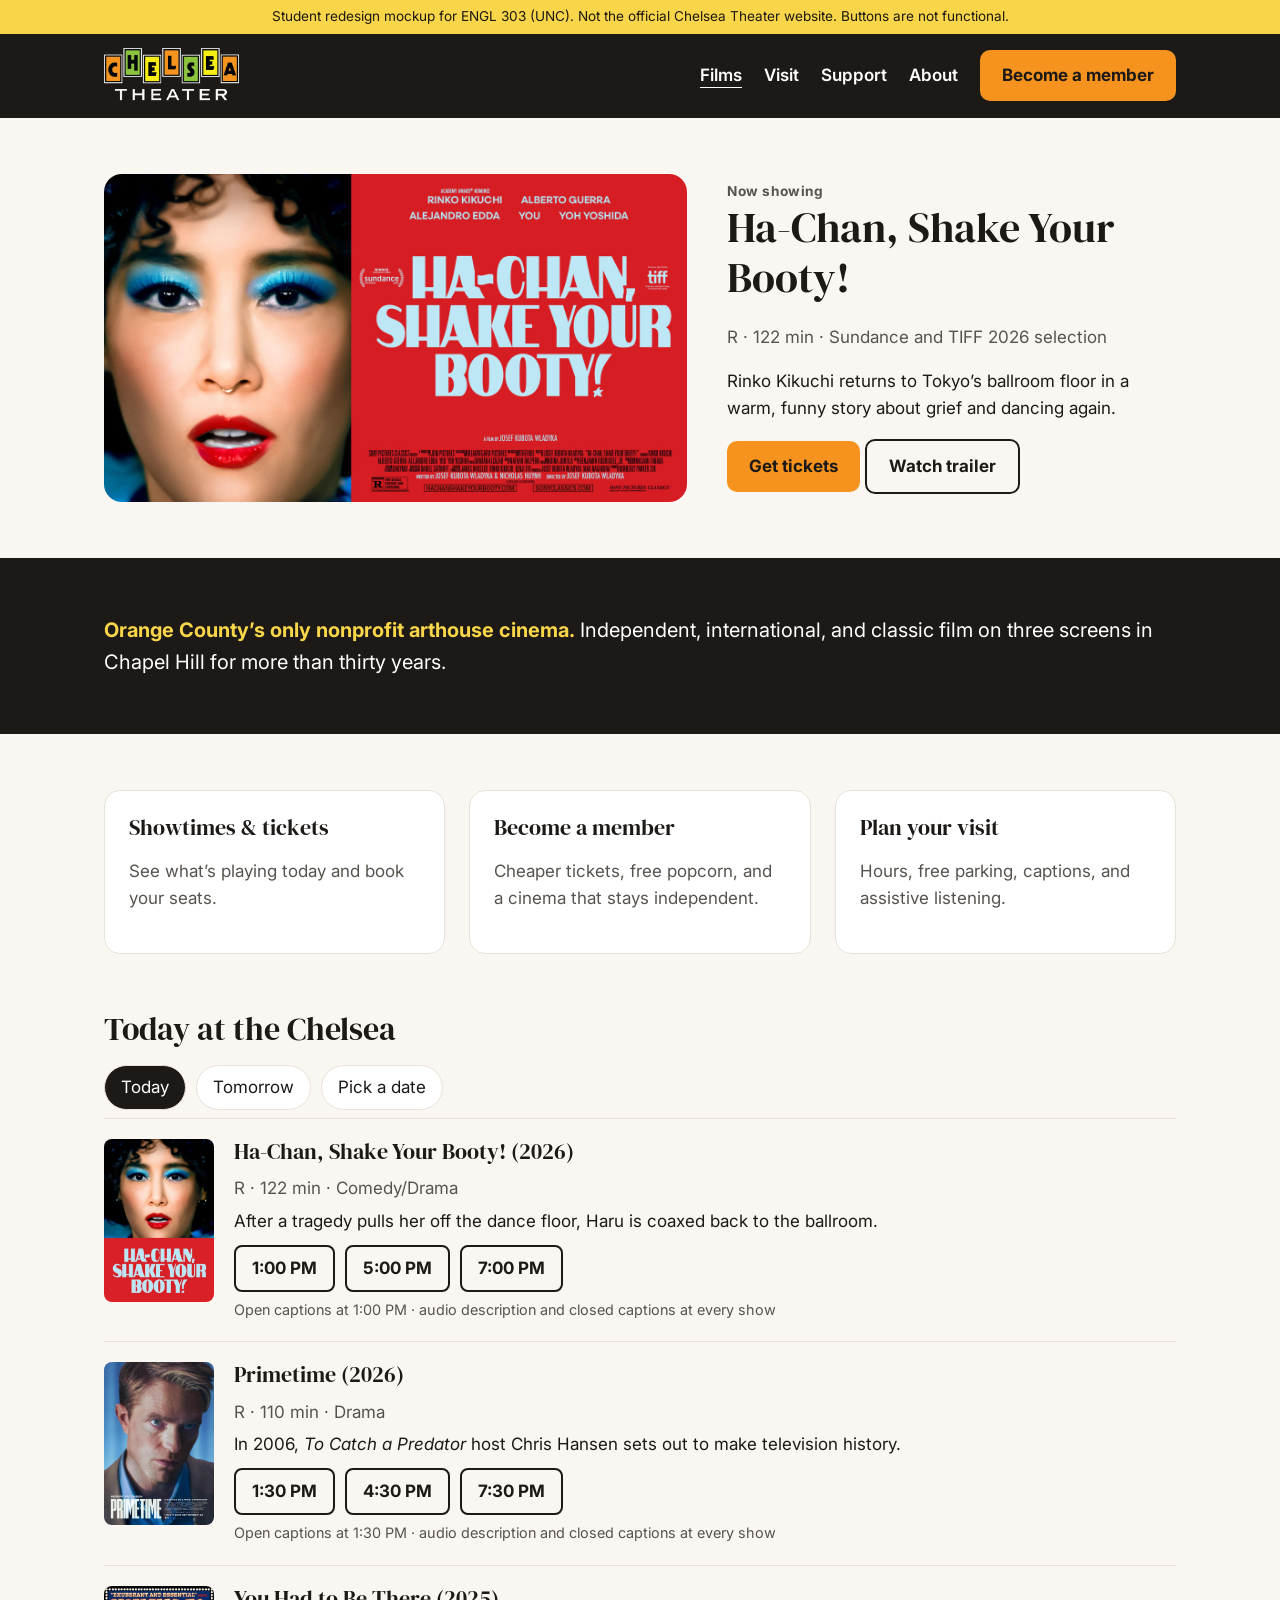
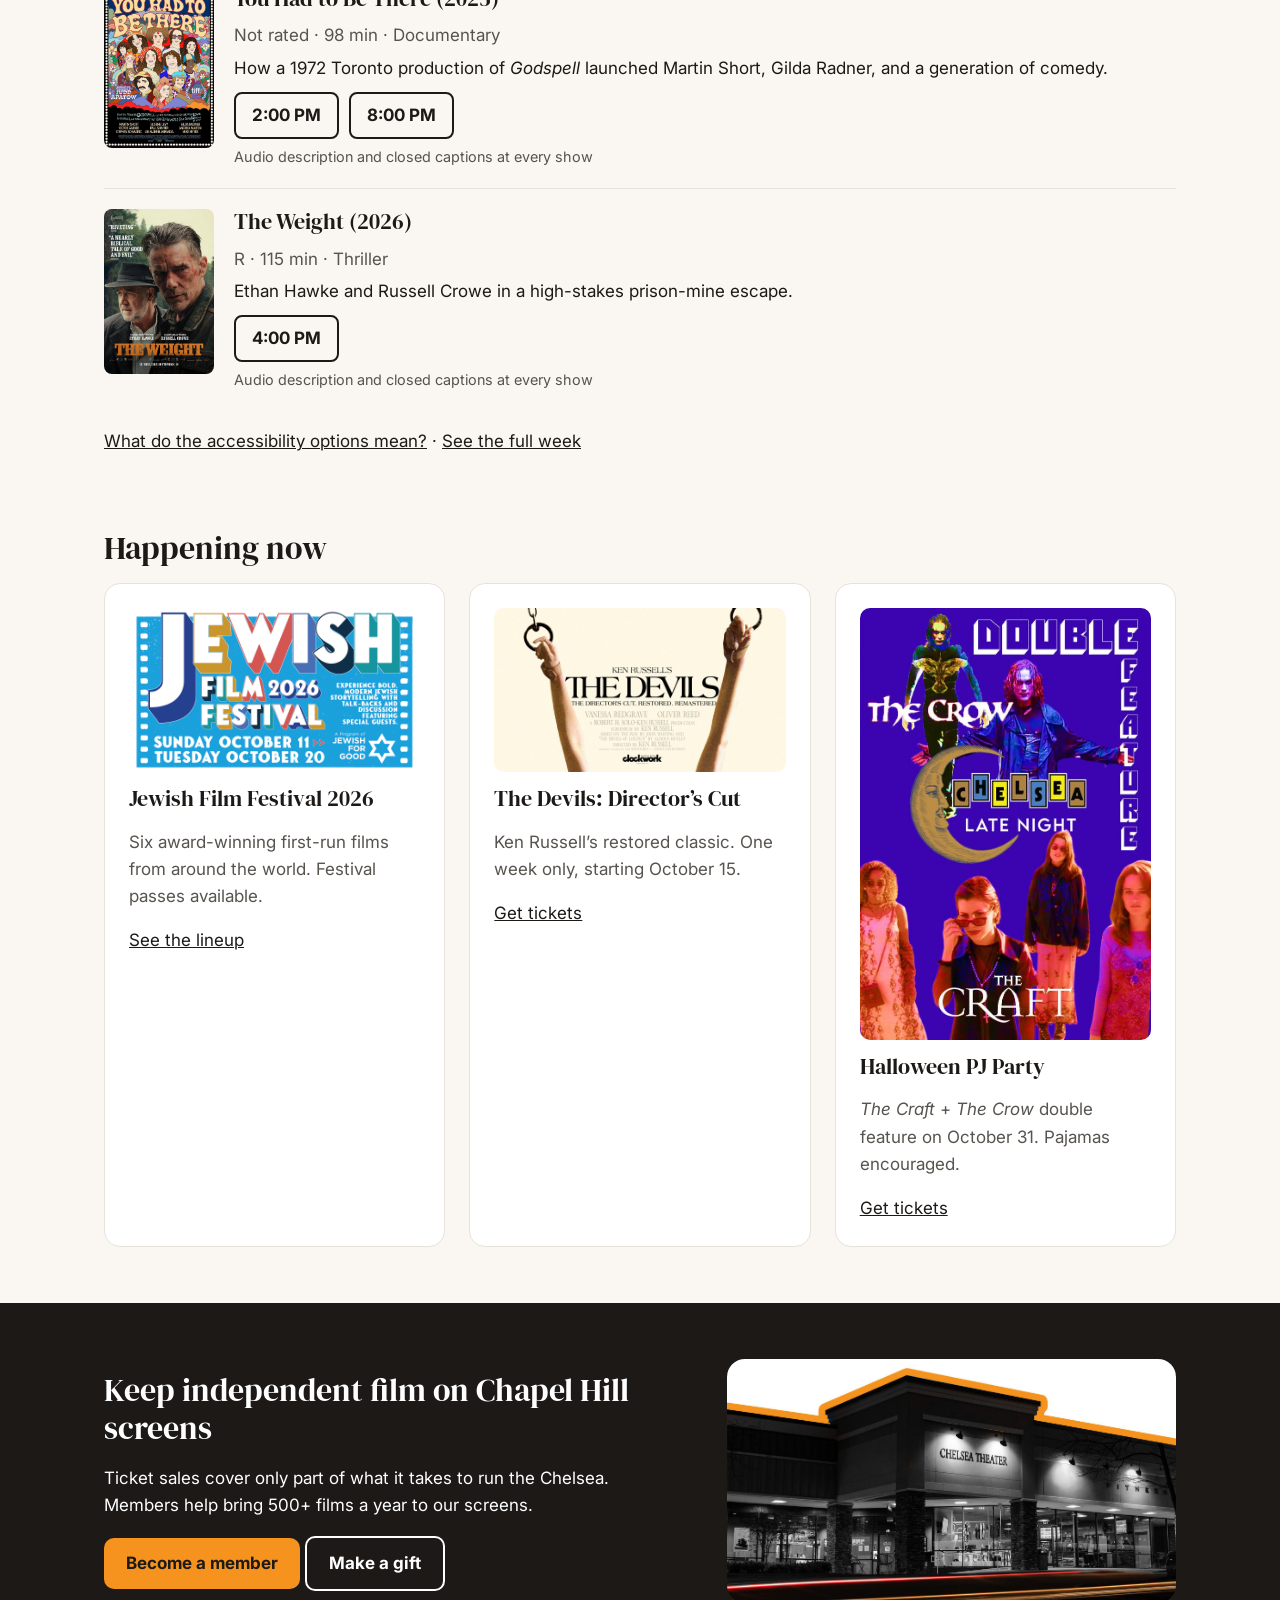
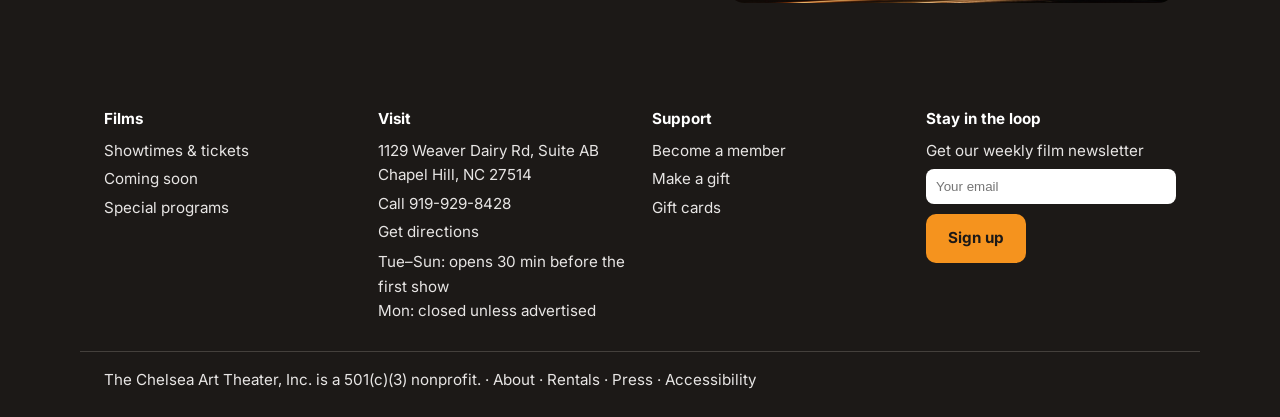
==== index.html @ 7229673a "Chelsea Theater redesign mockup (ENGL 303)" ====
<!DOCTYPE html>
<html lang="en">
<head>
<meta charset="utf-8">
<meta name="viewport" content="width=device-width, initial-scale=1">
<title>Home | The Chelsea Theater (redesign mockup)</title>
<link rel="preconnect" href="https://fonts.googleapis.com">
<link href="https://fonts.googleapis.com/css2?family=DM+Serif+Display&family=Inter:wght@400;600;700&display=swap" rel="stylesheet">
<link rel="stylesheet" href="style.css">
</head>
<body>
<a class="skip" href="#main">Skip to main content</a>
<div class="mock-note">Student redesign mockup for ENGL 303 (UNC). Not the official Chelsea Theater website. Buttons are not functional.</div>
<header>
  <div class="wrap">
    <a class="logo" href="index.html"><img src="images/logo.png" alt="The Chelsea Theater home"></a>
    <nav aria-label="Main">
      <a href="index.html#showtimes" aria-current="page">Films</a>
      <a href="index.html#visit">Visit</a>
      <a href="support.html">Support</a>
      <a href="story.html">About</a>
      <a class="btn btn-primary" href="support.html">Become a member</a>
    </nav>
  </div>
</header>
<main id="main">

<section>
  <div class="wrap hero">
    <img src="images/hachan-wide.jpg" alt="Rinko Kikuchi in Ha-Chan, Shake Your Booty!">
    <div>
      <div class="eyebrow">Now showing</div>
      <h1>Ha-Chan, Shake Your Booty!</h1>
      <p class="muted">R &middot; 122 min &middot; Sundance and TIFF 2026 selection</p>
      <p>Rinko Kikuchi returns to Tokyo&rsquo;s ballroom floor in a warm, funny story about grief and dancing again.</p>
      <a class="btn btn-primary" href="#showtimes">Get tickets</a> <a class="btn btn-outline" href="#">Watch trailer</a>
    </div>
  </div>
</section>
<section class="identity">
  <div class="wrap"><p><strong>Orange County&rsquo;s only nonprofit arthouse cinema.</strong> Independent, international, and classic film on three screens in Chapel Hill for more than thirty years.</p></div>
</section>
<section>
  <div class="wrap grid g3">
    <a class="card path" href="#showtimes"><h3>Showtimes &amp; tickets</h3><p class="muted">See what&rsquo;s playing today and book your seats.</p></a>
    <a class="card path" href="support.html"><h3>Become a member</h3><p class="muted">Cheaper tickets, free popcorn, and a cinema that stays independent.</p></a>
    <a class="card path" href="#visit"><h3>Plan your visit</h3><p class="muted">Hours, free parking, captions, and assistive listening.</p></a>
  </div>
</section>
<section id="showtimes" style="padding-top:0">
  <div class="wrap">
    <h2>Today at the Chelsea</h2>
    <div class="days"><span class="on">Today</span><span>Tomorrow</span><span>Pick a date</span></div>
    <article class="film"><img src="images/hachan.jpg" alt="Poster for Ha-Chan, Shake Your Booty! (2026)"><div><h3>Ha-Chan, Shake Your Booty! (2026)</h3><div class="muted">R &middot; 122 min &middot; Comedy/Drama</div><p style="margin:.3em 0">After a tragedy pulls her off the dance floor, Haru is coaxed back to the ballroom.</p><div class="times"><a class="time" href="#">1:00 PM</a><a class="time" href="#">5:00 PM</a><a class="time" href="#">7:00 PM</a></div><div class="access">Open captions at 1:00 PM &middot; audio description and closed captions at every show</div></div></article>
    <article class="film"><img src="images/primetime.jpg" alt="Poster for Primetime (2026)"><div><h3>Primetime (2026)</h3><div class="muted">R &middot; 110 min &middot; Drama</div><p style="margin:.3em 0">In 2006, <em>To Catch a Predator</em> host Chris Hansen sets out to make television history.</p><div class="times"><a class="time" href="#">1:30 PM</a><a class="time" href="#">4:30 PM</a><a class="time" href="#">7:30 PM</a></div><div class="access">Open captions at 1:30 PM &middot; audio description and closed captions at every show</div></div></article>
    <article class="film"><img src="images/yhtbt.jpg" alt="Poster for You Had to Be There (2025)"><div><h3>You Had to Be There (2025)</h3><div class="muted">Not rated &middot; 98 min &middot; Documentary</div><p style="margin:.3em 0">How a 1972 Toronto production of <em>Godspell</em> launched Martin Short, Gilda Radner, and a generation of comedy.</p><div class="times"><a class="time" href="#">2:00 PM</a><a class="time" href="#">8:00 PM</a></div><div class="access">Audio description and closed captions at every show</div></div></article>
    <article class="film"><img src="images/weight.jpg" alt="Poster for The Weight (2026)"><div><h3>The Weight (2026)</h3><div class="muted">R &middot; 115 min &middot; Thriller</div><p style="margin:.3em 0">Ethan Hawke and Russell Crowe in a high-stakes prison-mine escape.</p><div class="times"><a class="time" href="#">4:00 PM</a></div><div class="access">Audio description and closed captions at every show</div></div></article>
    <p><a href="#">What do the accessibility options mean?</a> &middot; <a href="#">See the full week</a></p>
  </div>
</section>
<section style="padding-top:0">
  <div class="wrap">
    <h2>Happening now</h2>
    <div class="grid g3">
      <div class="card"><img src="images/jff.jpg" alt="Jewish Film Festival 2026 banner"><h3 style="margin-top:14px">Jewish Film Festival 2026</h3><p class="muted">Six award-winning first-run films from around the world. Festival passes available.</p><a href="#">See the lineup</a></div>
      <div class="card"><img src="images/devils.jpg" alt="The Devils: Director's Cut"><h3 style="margin-top:14px">The Devils: Director&rsquo;s Cut</h3><p class="muted">Ken Russell&rsquo;s restored classic. One week only, starting October 15.</p><a href="#">Get tickets</a></div>
      <div class="card"><img src="images/pjparty.jpg" alt="PJ Party poster for The Craft and The Crow"><h3 style="margin-top:14px">Halloween PJ Party</h3><p class="muted"><em>The Craft</em> + <em>The Crow</em> double feature on October 31. Pajamas encouraged.</p><a href="#">Get tickets</a></div>
    </div>
  </div>
</section>
<section class="band">
  <div class="wrap hero">
    <div>
      <h2>Keep independent film on Chapel Hill screens</h2>
      <p>Ticket sales cover only part of what it takes to run the Chelsea. Members help bring 500+ films a year to our screens.</p>
      <a class="btn btn-primary" href="support.html">Become a member</a> <a class="btn btn-light" href="support.html#give">Make a gift</a>
    </div>
    <img src="images/theater.jpg" alt="The Chelsea Theater building">
  </div>
</section>

</main>
<footer id="visit">
  <div class="wrap grid g4">
    <div><h4>Films</h4><a href="index.html#showtimes">Showtimes &amp; tickets</a><a href="#">Coming soon</a><a href="#">Special programs</a></div>
    <div><h4>Visit</h4><p style="margin:0">1129 Weaver Dairy Rd, Suite AB<br>Chapel Hill, NC 27514</p><a href="tel:+19199298428">Call 919-929-8428</a><a href="#">Get directions</a><p style="margin:.4em 0 0">Tue&ndash;Sun: opens 30 min before the first show<br>Mon: closed unless advertised</p></div>
    <div><h4>Support</h4><a href="support.html">Become a member</a><a href="support.html#give">Make a gift</a><a href="#">Gift cards</a></div>
    <div><h4>Stay in the loop</h4><label for="email">Get our weekly film newsletter</label><input id="email" type="email" placeholder="Your email"><a class="btn btn-primary" href="#" style="display:inline-block;color:#1C1917">Sign up</a></div>
  </div>
  <div class="wrap fine">The Chelsea Art Theater, Inc. is a 501(c)(3) nonprofit. &middot; <a href="story.html" style="display:inline">About</a> &middot; <a href="#" style="display:inline">Rentals</a> &middot; <a href="#" style="display:inline">Press</a> &middot; <a href="#" style="display:inline">Accessibility</a></div>
</footer>
</body>
</html>
---- style.css ----
/* Chelsea Theater redesign mockup: one shared stylesheet, no frameworks.
   Palette: off-white, near-black, Chelsea orange (buttons only), marquee yellow accent.
   Every text/background pair meets WCAG AA (4.5:1). */
:root {
  --bg: #FAF7F2;
  --ink: #1C1917;
  --muted: #57534E;
  --orange: #F5931E;
  --yellow: #F9D649;
  --card: #FFFFFF;
  --line: #E7E2DA;
}
* { box-sizing: border-box; }
body { margin: 0; background: var(--bg); color: var(--ink); font: 17px/1.6 "Inter", system-ui, sans-serif; }
h1, h2, h3 { font-family: "DM Serif Display", Georgia, serif; font-weight: 400; line-height: 1.2; margin: 0 0 .5em; }
h1 { font-size: 2.6rem; } h2 { font-size: 2rem; } h3 { font-size: 1.35rem; }
a { color: var(--ink); }
img { max-width: 100%; display: block; }
.wrap { max-width: 1120px; margin: 0 auto; padding: 0 24px; }
section { padding: 56px 0; }
.skip { position: absolute; left: -999px; } .skip:focus { left: 12px; top: 12px; background: var(--yellow); padding: 8px; z-index: 9; }
.mock-note { background: var(--yellow); text-align: center; font-size: .85rem; padding: 6px; }

/* Header */
header { background: var(--ink); }
header .wrap { display: flex; align-items: center; gap: 28px; min-height: 84px; flex-wrap: wrap; }
header .logo img { height: 56px; width: auto; }
nav { display: flex; gap: 22px; flex-wrap: wrap; margin-left: auto; align-items: center; }
nav a { color: #fff; text-decoration: none; font-weight: 600; }
nav a:hover, nav a:focus, nav a[aria-current] { text-decoration: underline; text-underline-offset: 6px; }

/* Buttons */
.btn { display: inline-block; padding: 12px 22px; border-radius: 10px; font-weight: 700; text-decoration: none; min-height: 44px; }
.btn-primary { background: var(--orange); color: var(--ink); }
.btn-outline { border: 2px solid var(--ink); color: var(--ink); }
.btn-light { border: 2px solid #fff; color: #fff; }

/* Cards and grids */
.grid { display: grid; gap: 24px; }
.g2 { grid-template-columns: repeat(auto-fit, minmax(300px, 1fr)); }
.g3 { grid-template-columns: repeat(auto-fit, minmax(240px, 1fr)); }
.g4 { grid-template-columns: repeat(auto-fit, minmax(220px, 1fr)); }
.card { background: var(--card); border: 1px solid var(--line); border-radius: 16px; padding: 24px; }
.card img { border-radius: 10px; }
.eyebrow { font-size: .85rem; font-weight: 700; color: var(--muted); letter-spacing: .04em; }
.muted { color: var(--muted); }

/* Home hero */
.hero { display: grid; grid-template-columns: 1.3fr 1fr; gap: 40px; align-items: center; }
.hero img { border-radius: 18px; }
.identity { background: var(--ink); color: #fff; }
.identity p { font-size: 1.25rem; margin: 0; }
.identity strong { color: var(--yellow); }

/* Path cards */
.path { text-decoration: none; display: block; }
.path h3 { margin-bottom: .2em; }
.path:hover { border-color: var(--ink); }

/* Showtimes */
.film { display: grid; grid-template-columns: 110px 1fr; gap: 20px; padding: 20px 0; border-top: 1px solid var(--line); }
.film img { border-radius: 8px; }
.times { display: flex; gap: 10px; flex-wrap: wrap; margin: 10px 0 6px; }
.time { border: 2px solid var(--ink); border-radius: 8px; padding: 8px 16px; font-weight: 700; text-decoration: none; min-height: 44px; }
.access { font-size: .9rem; color: var(--muted); }
.days { display: flex; gap: 10px; margin-bottom: 8px; }
.days span { padding: 8px 16px; border-radius: 999px; border: 1px solid var(--line); background: #fff; }
.days .on { background: var(--ink); color: #fff; }

/* Support band */
.band { background: var(--ink); color: #fff; }
.band a.btn-primary { color: var(--ink); }

/* Support page */
.stats { text-align: center; }
.stats strong { display: block; font-family: "DM Serif Display", Georgia, serif; font-size: 2.6rem; font-weight: 400; }
.tier ul { padding-left: 1.1em; margin: 8px 0 0; }
.tier .price { font-size: 1.8rem; font-weight: 700; }
.tier.popular { border: 3px solid var(--orange); position: relative; }
.tag { position: absolute; top: -14px; left: 20px; background: var(--orange); color: var(--ink); padding: 2px 12px; border-radius: 999px; font-weight: 700; font-size: .85rem; }
.amounts { display: flex; flex-wrap: wrap; gap: 10px; margin: 12px 0; }
.amounts span { border: 2px solid var(--ink); border-radius: 8px; padding: 10px 18px; font-weight: 700; }
.amounts .on { background: var(--ink); color: #fff; }
.match { background: #FFF6D6; border-left: 6px solid var(--yellow); padding: 12px 16px; border-radius: 8px; }

/* Story page */
.timeline { border-left: 3px solid var(--orange); padding-left: 24px; }
.timeline div { margin-bottom: 18px; }
.team .avatar { width: 96px; height: 96px; border-radius: 50%; background: var(--line); display: grid; place-items: center; font-weight: 700; font-size: 1.4rem; margin-bottom: 10px; }
.board { columns: 2; }

/* Footer */
footer { background: var(--ink); color: #E7E5E4; padding: 48px 0 24px; font-size: .95rem; }
footer h4 { color: #fff; margin: 0 0 8px; }
footer a { color: #E7E5E4; text-decoration: none; display: block; margin: 4px 0; }
footer a:hover { text-decoration: underline; }
footer input { padding: 10px; border-radius: 8px; border: 0; width: 100%; margin: 6px 0; }
footer .fine { border-top: 1px solid #44403C; margin-top: 28px; padding-top: 16px; }

@media (max-width: 760px) {
  h1 { font-size: 2rem; }
  .hero { grid-template-columns: 1fr; }
  .film { grid-template-columns: 80px 1fr; }
  nav { margin-left: 0; gap: 14px; }
  .board { columns: 1; }
}
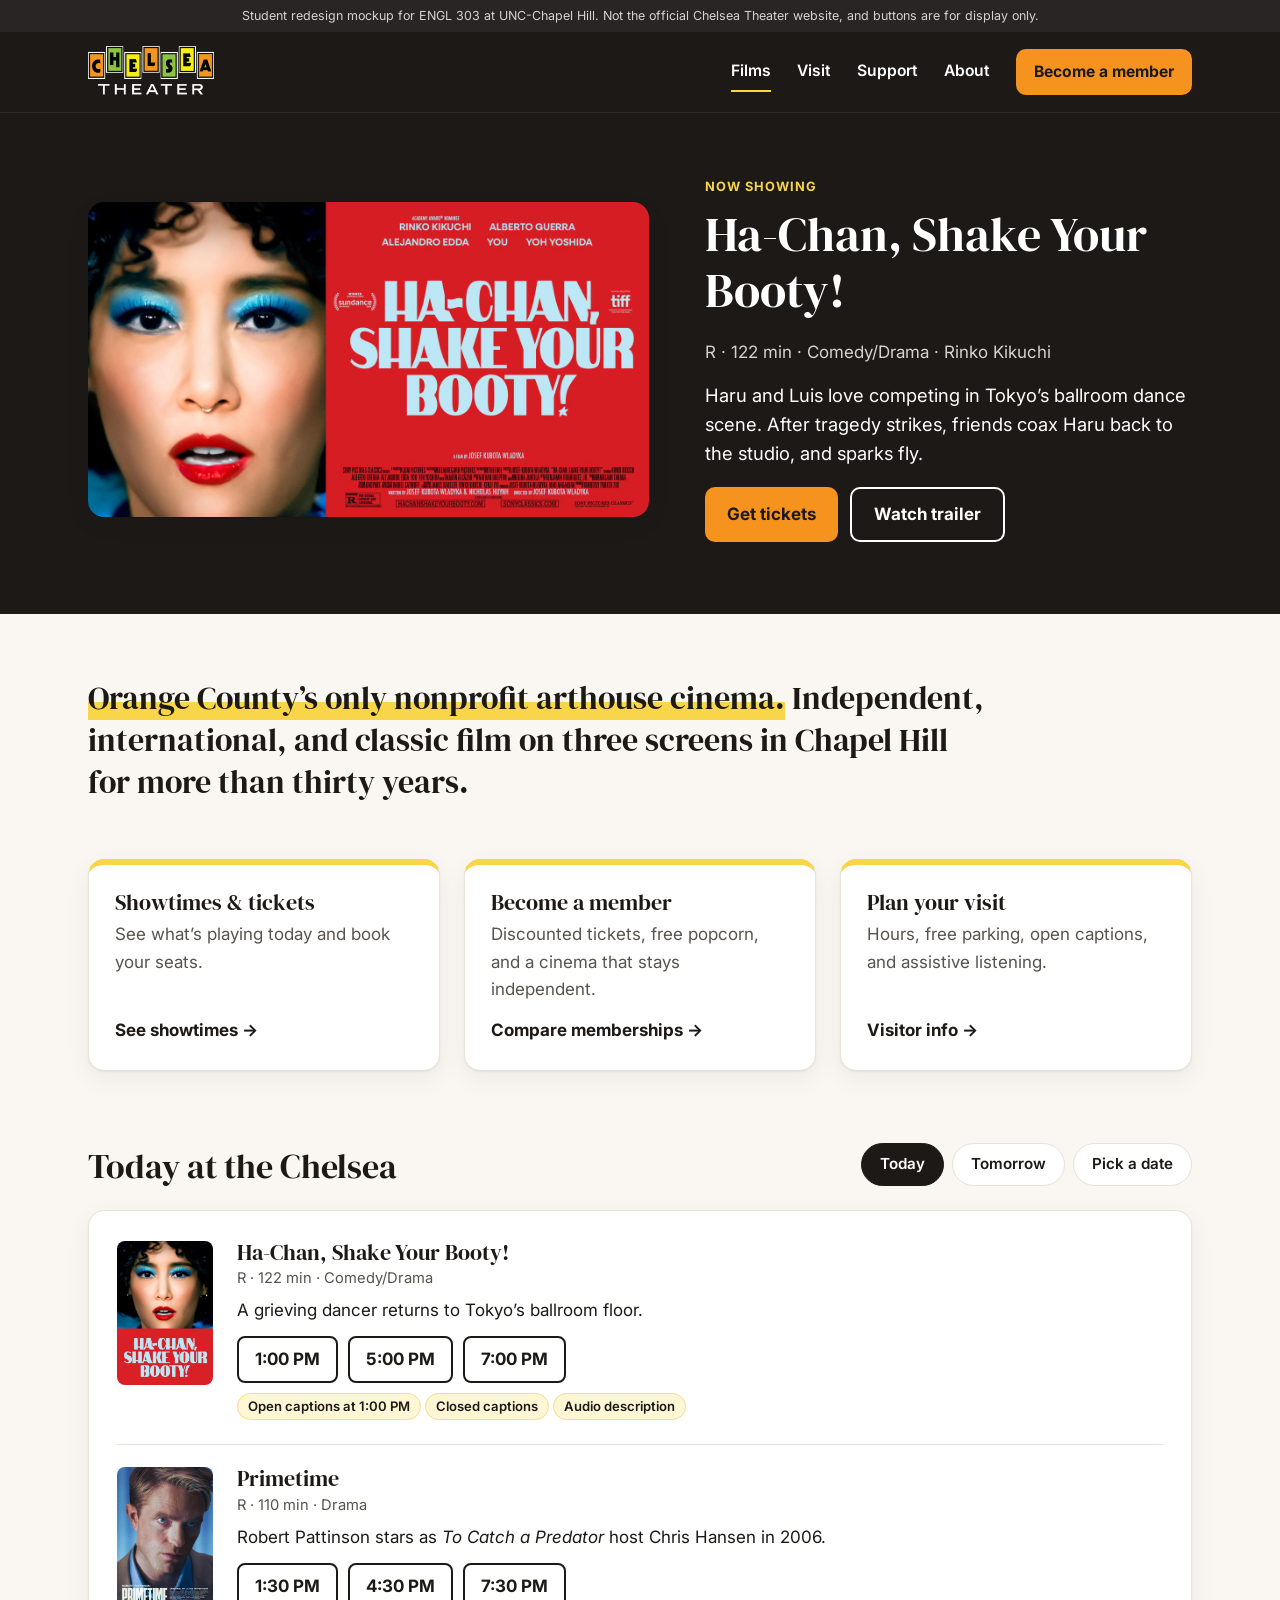
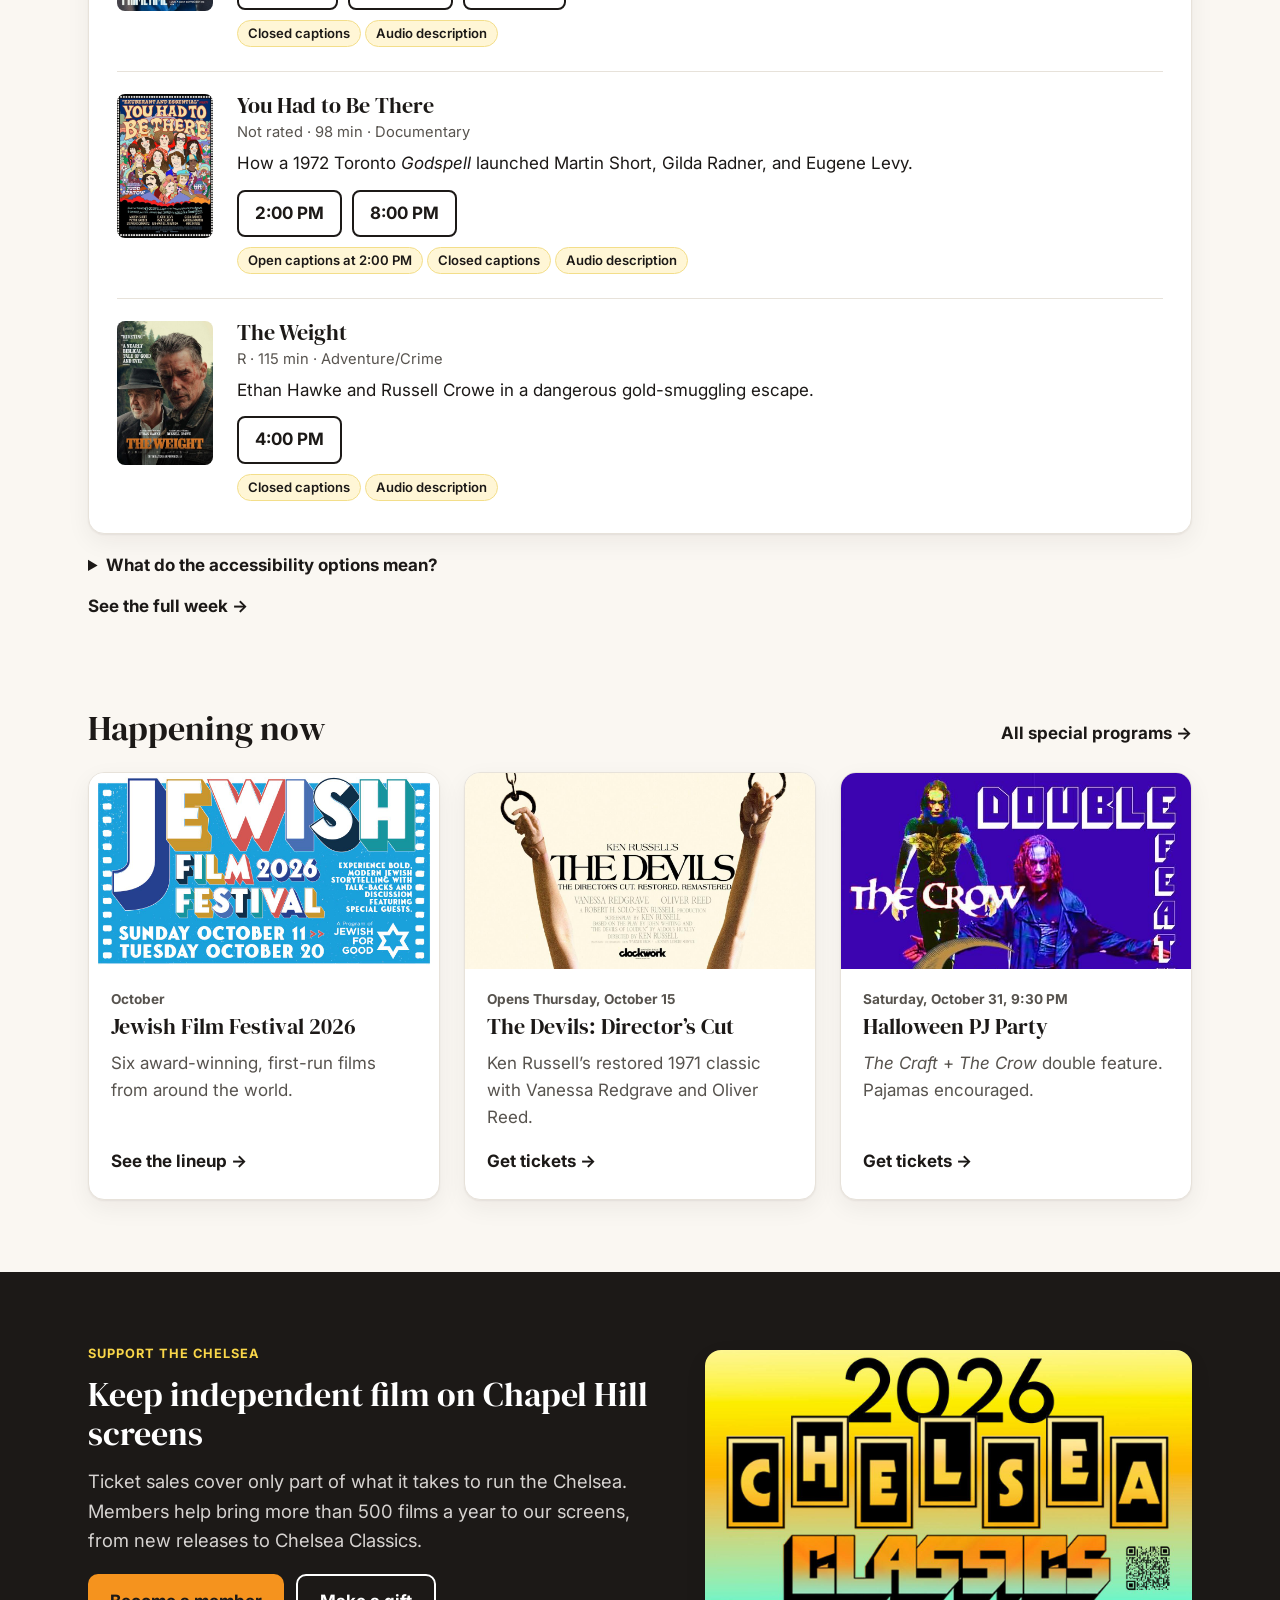
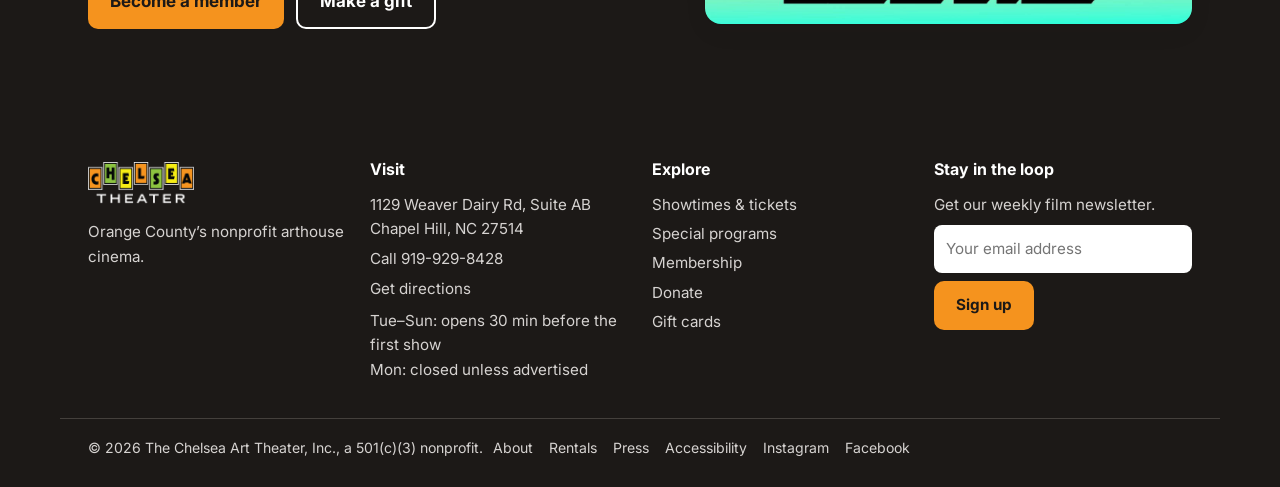
==== commit c05d5e7e: "Polish pass: stronger hero, verified content, real program images, consistent cards, accessibility l" ====
--- a/index.html
+++ b/index.html
@@ -4,90 +4,156 @@
 <meta charset="utf-8">
 <meta name="viewport" content="width=device-width, initial-scale=1">
 <title>Home | The Chelsea Theater (redesign mockup)</title>
+<meta name="description" content="Student redesign mockup of the Chelsea Theater website, Chapel Hill's nonprofit arthouse cinema.">
 <link rel="preconnect" href="https://fonts.googleapis.com">
+<link rel="preconnect" href="https://fonts.gstatic.com" crossorigin>
 <link href="https://fonts.googleapis.com/css2?family=DM+Serif+Display&family=Inter:wght@400;600;700&display=swap" rel="stylesheet">
 <link rel="stylesheet" href="style.css">
 </head>
 <body>
 <a class="skip" href="#main">Skip to main content</a>
-<div class="mock-note">Student redesign mockup for ENGL 303 (UNC). Not the official Chelsea Theater website. Buttons are not functional.</div>
+<div class="mock-note">Student redesign mockup for ENGL 303 at UNC-Chapel Hill. Not the official Chelsea Theater website, and buttons are for display only.</div>
 <header>
   <div class="wrap">
-    <a class="logo" href="index.html"><img src="images/logo.png" alt="The Chelsea Theater home"></a>
+    <a class="logo" href="index.html"><img src="images/logo.png" alt="The Chelsea Theater, home"></a>
     <nav aria-label="Main">
       <a href="index.html#showtimes" aria-current="page">Films</a>
       <a href="index.html#visit">Visit</a>
       <a href="support.html">Support</a>
       <a href="story.html">About</a>
-      <a class="btn btn-primary" href="support.html">Become a member</a>
+      <a class="btn btn-primary" href="support.html#join">Become a member</a>
     </nav>
   </div>
 </header>
 <main id="main">
 
-<section>
-  <div class="wrap hero">
-    <img src="images/hachan-wide.jpg" alt="Rinko Kikuchi in Ha-Chan, Shake Your Booty!">
+<section class="dark hero">
+  <div class="wrap split">
+    <img class="photo" src="images/hachan-wide.jpg" alt="Rinko Kikuchi in Ha-Chan, Shake Your Booty!">
     <div>
       <div class="eyebrow">Now showing</div>
       <h1>Ha-Chan, Shake Your Booty!</h1>
-      <p class="muted">R &middot; 122 min &middot; Sundance and TIFF 2026 selection</p>
-      <p>Rinko Kikuchi returns to Tokyo&rsquo;s ballroom floor in a warm, funny story about grief and dancing again.</p>
-      <a class="btn btn-primary" href="#showtimes">Get tickets</a> <a class="btn btn-outline" href="#">Watch trailer</a>
+      <div class="meta">R &middot; 122 min &middot; Comedy/Drama &middot; Rinko Kikuchi</div>
+      <p class="lead">Haru and Luis love competing in Tokyo&rsquo;s ballroom dance scene. After tragedy strikes, friends coax Haru back to the studio, and sparks fly.</p>
+      <div class="actions"><a class="btn btn-primary" href="#showtimes">Get tickets</a><a class="btn btn-light" href="#">Watch trailer</a></div>
     </div>
   </div>
 </section>
+
 <section class="identity">
-  <div class="wrap"><p><strong>Orange County&rsquo;s only nonprofit arthouse cinema.</strong> Independent, international, and classic film on three screens in Chapel Hill for more than thirty years.</p></div>
+  <div class="wrap"><p><mark>Orange County&rsquo;s only nonprofit arthouse cinema.</mark> Independent, international, and classic film on three screens in Chapel Hill for more than thirty years.</p></div>
 </section>
-<section>
+
+<section style="padding-top:32px">
   <div class="wrap grid g3">
-    <a class="card path" href="#showtimes"><h3>Showtimes &amp; tickets</h3><p class="muted">See what&rsquo;s playing today and book your seats.</p></a>
-    <a class="card path" href="support.html"><h3>Become a member</h3><p class="muted">Cheaper tickets, free popcorn, and a cinema that stays independent.</p></a>
-    <a class="card path" href="#visit"><h3>Plan your visit</h3><p class="muted">Hours, free parking, captions, and assistive listening.</p></a>
+    <a class="card path" href="#showtimes"><h3>Showtimes &amp; tickets</h3><p>See what&rsquo;s playing today and book your seats.</p><span class="go">See showtimes &rarr;</span></a>
+    <a class="card path" href="support.html#join"><h3>Become a member</h3><p>Discounted tickets, free popcorn, and a cinema that stays independent.</p><span class="go">Compare memberships &rarr;</span></a>
+    <a class="card path" href="#visit"><h3>Plan your visit</h3><p>Hours, free parking, open captions, and assistive listening.</p><span class="go">Visitor info &rarr;</span></a>
   </div>
 </section>
-<section id="showtimes" style="padding-top:0">
+
+<section id="showtimes" class="tight">
   <div class="wrap">
-    <h2>Today at the Chelsea</h2>
-    <div class="days"><span class="on">Today</span><span>Tomorrow</span><span>Pick a date</span></div>
-    <article class="film"><img src="images/hachan.jpg" alt="Poster for Ha-Chan, Shake Your Booty! (2026)"><div><h3>Ha-Chan, Shake Your Booty! (2026)</h3><div class="muted">R &middot; 122 min &middot; Comedy/Drama</div><p style="margin:.3em 0">After a tragedy pulls her off the dance floor, Haru is coaxed back to the ballroom.</p><div class="times"><a class="time" href="#">1:00 PM</a><a class="time" href="#">5:00 PM</a><a class="time" href="#">7:00 PM</a></div><div class="access">Open captions at 1:00 PM &middot; audio description and closed captions at every show</div></div></article>
-    <article class="film"><img src="images/primetime.jpg" alt="Poster for Primetime (2026)"><div><h3>Primetime (2026)</h3><div class="muted">R &middot; 110 min &middot; Drama</div><p style="margin:.3em 0">In 2006, <em>To Catch a Predator</em> host Chris Hansen sets out to make television history.</p><div class="times"><a class="time" href="#">1:30 PM</a><a class="time" href="#">4:30 PM</a><a class="time" href="#">7:30 PM</a></div><div class="access">Open captions at 1:30 PM &middot; audio description and closed captions at every show</div></div></article>
-    <article class="film"><img src="images/yhtbt.jpg" alt="Poster for You Had to Be There (2025)"><div><h3>You Had to Be There (2025)</h3><div class="muted">Not rated &middot; 98 min &middot; Documentary</div><p style="margin:.3em 0">How a 1972 Toronto production of <em>Godspell</em> launched Martin Short, Gilda Radner, and a generation of comedy.</p><div class="times"><a class="time" href="#">2:00 PM</a><a class="time" href="#">8:00 PM</a></div><div class="access">Audio description and closed captions at every show</div></div></article>
-    <article class="film"><img src="images/weight.jpg" alt="Poster for The Weight (2026)"><div><h3>The Weight (2026)</h3><div class="muted">R &middot; 115 min &middot; Thriller</div><p style="margin:.3em 0">Ethan Hawke and Russell Crowe in a high-stakes prison-mine escape.</p><div class="times"><a class="time" href="#">4:00 PM</a></div><div class="access">Audio description and closed captions at every show</div></div></article>
-    <p><a href="#">What do the accessibility options mean?</a> &middot; <a href="#">See the full week</a></p>
+    <div class="section-head">
+      <h2>Today at the Chelsea</h2>
+      <div class="days"><span class="on">Today</span><span>Tomorrow</span><span>Pick a date</span></div>
+    </div>
+    <div class="card films">
+      
+    <article class="film">
+      <img src="images/hachan.jpg" alt="Poster for Ha-Chan, Shake Your Booty!">
+      <div>
+        <h3>Ha-Chan, Shake Your Booty!</h3>
+        <div class="info">R &middot; 122 min &middot; Comedy/Drama</div>
+        <p>A grieving dancer returns to Tokyo&rsquo;s ballroom floor.</p>
+        <div class="times"><a class="time" href="#">1:00 PM</a><a class="time" href="#">5:00 PM</a><a class="time" href="#">7:00 PM</a></div>
+        <div><span class="badge">Open captions at 1:00 PM</span><span class="badge">Closed captions</span><span class="badge">Audio description</span></div>
+      </div>
+    </article>
+      
+    <article class="film">
+      <img src="images/primetime.jpg" alt="Poster for Primetime">
+      <div>
+        <h3>Primetime</h3>
+        <div class="info">R &middot; 110 min &middot; Drama</div>
+        <p>Robert Pattinson stars as <em>To Catch a Predator</em> host Chris Hansen in 2006.</p>
+        <div class="times"><a class="time" href="#">1:30 PM</a><a class="time" href="#">4:30 PM</a><a class="time" href="#">7:30 PM</a></div>
+        <div><span class="badge">Closed captions</span><span class="badge">Audio description</span></div>
+      </div>
+    </article>
+      
+    <article class="film">
+      <img src="images/yhtbt.jpg" alt="Poster for You Had to Be There">
+      <div>
+        <h3>You Had to Be There</h3>
+        <div class="info">Not rated &middot; 98 min &middot; Documentary</div>
+        <p>How a 1972 Toronto <em>Godspell</em> launched Martin Short, Gilda Radner, and Eugene Levy.</p>
+        <div class="times"><a class="time" href="#">2:00 PM</a><a class="time" href="#">8:00 PM</a></div>
+        <div><span class="badge">Open captions at 2:00 PM</span><span class="badge">Closed captions</span><span class="badge">Audio description</span></div>
+      </div>
+    </article>
+      
+    <article class="film">
+      <img src="images/weight.jpg" alt="Poster for The Weight">
+      <div>
+        <h3>The Weight</h3>
+        <div class="info">R &middot; 115 min &middot; Adventure/Crime</div>
+        <p>Ethan Hawke and Russell Crowe in a dangerous gold-smuggling escape.</p>
+        <div class="times"><a class="time" href="#">4:00 PM</a></div>
+        <div><span class="badge">Closed captions</span><span class="badge">Audio description</span></div>
+      </div>
+    </article>
+    </div>
+    <details>
+      <summary>What do the accessibility options mean?</summary>
+      <ul>
+        <li><strong>Open captions:</strong> captions and sound descriptions appear on screen for everyone.</li>
+        <li><strong>Closed captions:</strong> a personal caption device is available free at concessions.</li>
+        <li><strong>Audio description:</strong> headsets narrate on-screen action for blind and low-vision guests.</li>
+      </ul>
+    </details>
+    <p style="margin-top:14px"><a class="more" href="#">See the full week &rarr;</a></p>
   </div>
 </section>
-<section style="padding-top:0">
+
+<section id="events" class="tight">
   <div class="wrap">
-    <h2>Happening now</h2>
+    <div class="section-head"><h2>Happening now</h2><a class="more" href="#">All special programs &rarr;</a></div>
     <div class="grid g3">
-      <div class="card"><img src="images/jff.jpg" alt="Jewish Film Festival 2026 banner"><h3 style="margin-top:14px">Jewish Film Festival 2026</h3><p class="muted">Six award-winning first-run films from around the world. Festival passes available.</p><a href="#">See the lineup</a></div>
-      <div class="card"><img src="images/devils.jpg" alt="The Devils: Director's Cut"><h3 style="margin-top:14px">The Devils: Director&rsquo;s Cut</h3><p class="muted">Ken Russell&rsquo;s restored classic. One week only, starting October 15.</p><a href="#">Get tickets</a></div>
-      <div class="card"><img src="images/pjparty.jpg" alt="PJ Party poster for The Craft and The Crow"><h3 style="margin-top:14px">Halloween PJ Party</h3><p class="muted"><em>The Craft</em> + <em>The Crow</em> double feature on October 31. Pajamas encouraged.</p><a href="#">Get tickets</a></div>
+      
+      <article class="card event"><img src="images/jff.jpg" alt="Jewish Film Festival 2026 banner"><div class="body"><div class="date">October</div><h3>Jewish Film Festival 2026</h3><p class="muted">Six award-winning, first-run films from around the world.</p><a class="more" href="#">See the lineup &rarr;</a></div></article>
+      
+      <article class="card event"><img src="images/devils.jpg" alt="The Devils: Director's Cut"><div class="body"><div class="date">Opens Thursday, October 15</div><h3>The Devils: Director&rsquo;s Cut</h3><p class="muted">Ken Russell&rsquo;s restored 1971 classic with Vanessa Redgrave and Oliver Reed.</p><a class="more" href="#">Get tickets &rarr;</a></div></article>
+      
+      <article class="card event"><img src="images/pjparty.jpg" alt="PJ Party poster for The Craft and The Crow"><div class="body"><div class="date">Saturday, October 31, 9:30 PM</div><h3>Halloween PJ Party</h3><p class="muted"><em>The Craft</em> + <em>The Crow</em> double feature. Pajamas encouraged.</p><a class="more" href="#">Get tickets &rarr;</a></div></article>
     </div>
   </div>
 </section>
-<section class="band">
-  <div class="wrap hero">
+
+<section class="dark">
+  <div class="wrap split">
     <div>
+      <div class="eyebrow">Support the Chelsea</div>
       <h2>Keep independent film on Chapel Hill screens</h2>
-      <p>Ticket sales cover only part of what it takes to run the Chelsea. Members help bring 500+ films a year to our screens.</p>
-      <a class="btn btn-primary" href="support.html">Become a member</a> <a class="btn btn-light" href="support.html#give">Make a gift</a>
+      <p class="lead muted">Ticket sales cover only part of what it takes to run the Chelsea. Members help bring more than 500 films a year to our screens, from new releases to Chelsea Classics.</p>
+      <div class="actions"><a class="btn btn-primary" href="support.html#join">Become a member</a><a class="btn btn-light" href="support.html#give">Make a gift</a></div>
     </div>
-    <img src="images/theater.jpg" alt="The Chelsea Theater building">
+    <img class="photo" src="images/classics.jpg" alt="2026 Chelsea Classics series graphic">
   </div>
 </section>
 
 </main>
 <footer id="visit">
   <div class="wrap grid g4">
-    <div><h4>Films</h4><a href="index.html#showtimes">Showtimes &amp; tickets</a><a href="#">Coming soon</a><a href="#">Special programs</a></div>
-    <div><h4>Visit</h4><p style="margin:0">1129 Weaver Dairy Rd, Suite AB<br>Chapel Hill, NC 27514</p><a href="tel:+19199298428">Call 919-929-8428</a><a href="#">Get directions</a><p style="margin:.4em 0 0">Tue&ndash;Sun: opens 30 min before the first show<br>Mon: closed unless advertised</p></div>
-    <div><h4>Support</h4><a href="support.html">Become a member</a><a href="support.html#give">Make a gift</a><a href="#">Gift cards</a></div>
-    <div><h4>Stay in the loop</h4><label for="email">Get our weekly film newsletter</label><input id="email" type="email" placeholder="Your email"><a class="btn btn-primary" href="#" style="display:inline-block;color:#1C1917">Sign up</a></div>
+    <div>
+      <a class="logo" href="index.html"><img src="images/logo.png" alt="The Chelsea Theater, home"></a>
+      <p style="margin:0">Orange County&rsquo;s nonprofit arthouse cinema.</p>
+    </div>
+    <div><h4>Visit</h4><p style="margin:0 0 6px">1129 Weaver Dairy Rd, Suite AB<br>Chapel Hill, NC 27514</p><a href="tel:+19199298428">Call 919-929-8428</a><a href="#">Get directions</a><p style="margin:8px 0 0">Tue&ndash;Sun: opens 30 min before the first show<br>Mon: closed unless advertised</p></div>
+    <div><h4>Explore</h4><a href="index.html#showtimes">Showtimes &amp; tickets</a><a href="index.html#events">Special programs</a><a href="support.html#join">Membership</a><a href="support.html#give">Donate</a><a href="#">Gift cards</a></div>
+    <div><h4>Stay in the loop</h4><label for="email">Get our weekly film newsletter.</label><input id="email" type="email" placeholder="Your email address" autocomplete="email"><a class="btn btn-primary" href="#">Sign up</a></div>
   </div>
-  <div class="wrap fine">The Chelsea Art Theater, Inc. is a 501(c)(3) nonprofit. &middot; <a href="story.html" style="display:inline">About</a> &middot; <a href="#" style="display:inline">Rentals</a> &middot; <a href="#" style="display:inline">Press</a> &middot; <a href="#" style="display:inline">Accessibility</a></div>
+  <div class="wrap fine">&copy; 2026 The Chelsea Art Theater, Inc., a 501(c)(3) nonprofit. <a href="story.html">About</a> <a href="#">Rentals</a> <a href="#">Press</a> <a href="#">Accessibility</a> <a href="#">Instagram</a> <a href="#">Facebook</a></div>
 </footer>
 </body>
 </html>
--- a/style.css
+++ b/style.css
@@ -1,106 +1,180 @@
 /* Chelsea Theater redesign mockup: one shared stylesheet, no frameworks.
-   Palette: off-white, near-black, Chelsea orange (buttons only), marquee yellow accent.
+   Palette: warm off-white, near-black, Chelsea orange (main buttons only), marquee yellow accent.
    Every text/background pair meets WCAG AA (4.5:1). */
 :root {
   --bg: #FAF7F2;
   --ink: #1C1917;
+  --ink-2: #292524;
   --muted: #57534E;
   --orange: #F5931E;
+  --orange-dark: #E07F0A;
   --yellow: #F9D649;
+  --cream: #FFF6D6;
   --card: #FFFFFF;
   --line: #E7E2DA;
+  --radius: 16px;
+  --shadow: 0 1px 2px rgba(28,25,23,.06), 0 8px 24px rgba(28,25,23,.06);
 }
 * { box-sizing: border-box; }
-body { margin: 0; background: var(--bg); color: var(--ink); font: 17px/1.6 "Inter", system-ui, sans-serif; }
-h1, h2, h3 { font-family: "DM Serif Display", Georgia, serif; font-weight: 400; line-height: 1.2; margin: 0 0 .5em; }
-h1 { font-size: 2.6rem; } h2 { font-size: 2rem; } h3 { font-size: 1.35rem; }
-a { color: var(--ink); }
+html { scroll-behavior: smooth; }
+body { margin: 0; background: var(--bg); color: var(--ink); font: 17px/1.6 "Inter", system-ui, sans-serif; -webkit-font-smoothing: antialiased; }
+h1, h2, h3 { font-family: "DM Serif Display", Georgia, serif; font-weight: 400; line-height: 1.15; margin: 0 0 .45em; }
+h1 { font-size: 3rem; } h2 { font-size: 2.1rem; } h3 { font-size: 1.35rem; }
+p { margin: 0 0 1em; }
+a { color: var(--ink); text-underline-offset: 3px; }
 img { max-width: 100%; display: block; }
-.wrap { max-width: 1120px; margin: 0 auto; padding: 0 24px; }
-section { padding: 56px 0; }
-.skip { position: absolute; left: -999px; } .skip:focus { left: 12px; top: 12px; background: var(--yellow); padding: 8px; z-index: 9; }
-.mock-note { background: var(--yellow); text-align: center; font-size: .85rem; padding: 6px; }
+:focus-visible { outline: 3px solid var(--yellow); outline-offset: 3px; border-radius: 6px; }
+.wrap { max-width: 1160px; margin: 0 auto; padding: 0 28px; }
+section { padding: 72px 0; }
+.tight { padding-top: 0; }
+.eyebrow { font-size: .8rem; font-weight: 700; letter-spacing: .08em; text-transform: uppercase; color: var(--muted); margin-bottom: 10px; }
+.dark .eyebrow { color: var(--yellow); }
+.muted { color: var(--muted); }
+.lead { font-size: 1.15rem; }
+.skip { position: absolute; left: -999px; }
+.skip:focus { left: 12px; top: 12px; background: var(--yellow); padding: 8px 12px; z-index: 20; }
+.section-head { display: flex; justify-content: space-between; align-items: end; gap: 20px; flex-wrap: wrap; margin-bottom: 24px; }
+.section-head h2 { margin: 0; }
+
+/* Disclaimer strip (kept quiet) */
+.mock-note { background: var(--ink-2); color: #D6D3D1; text-align: center; font-size: .78rem; padding: 6px 12px; }
 
 /* Header */
-header { background: var(--ink); }
-header .wrap { display: flex; align-items: center; gap: 28px; min-height: 84px; flex-wrap: wrap; }
-header .logo img { height: 56px; width: auto; }
-nav { display: flex; gap: 22px; flex-wrap: wrap; margin-left: auto; align-items: center; }
-nav a { color: #fff; text-decoration: none; font-weight: 600; }
-nav a:hover, nav a:focus, nav a[aria-current] { text-decoration: underline; text-underline-offset: 6px; }
+header { background: var(--ink); position: sticky; top: 0; z-index: 10; border-bottom: 1px solid #2E2A27; }
+header .wrap { display: flex; align-items: center; gap: 28px; min-height: 80px; }
+header .logo img { height: 52px; width: auto; }
+nav { display: flex; gap: 26px; margin-left: auto; align-items: center; }
+nav a { color: #fff; text-decoration: none; font-weight: 600; font-size: .98rem; padding: 6px 0; border-bottom: 2px solid transparent; }
+nav a:hover, nav a[aria-current] { border-bottom-color: var(--yellow); }
+nav a.btn { border-bottom: 0; padding: 10px 18px; }
 
 /* Buttons */
-.btn { display: inline-block; padding: 12px 22px; border-radius: 10px; font-weight: 700; text-decoration: none; min-height: 44px; }
+.btn { display: inline-flex; align-items: center; justify-content: center; padding: 12px 22px; border-radius: 10px; font-weight: 700; text-decoration: none; min-height: 46px; transition: background .15s, transform .15s; }
+.btn:hover { transform: translateY(-1px); }
 .btn-primary { background: var(--orange); color: var(--ink); }
+.btn-primary:hover { background: var(--orange-dark); }
 .btn-outline { border: 2px solid var(--ink); color: var(--ink); }
+.btn-outline:hover { background: var(--ink); color: #fff; }
 .btn-light { border: 2px solid #fff; color: #fff; }
+.btn-light:hover { background: #fff; color: var(--ink); }
+.actions { display: flex; gap: 12px; flex-wrap: wrap; margin-top: 8px; }
+.more { font-weight: 700; text-decoration: none; }
+.more:hover { text-decoration: underline; }
 
-/* Cards and grids */
+/* Layout helpers */
 .grid { display: grid; gap: 24px; }
-.g2 { grid-template-columns: repeat(auto-fit, minmax(300px, 1fr)); }
-.g3 { grid-template-columns: repeat(auto-fit, minmax(240px, 1fr)); }
-.g4 { grid-template-columns: repeat(auto-fit, minmax(220px, 1fr)); }
-.card { background: var(--card); border: 1px solid var(--line); border-radius: 16px; padding: 24px; }
-.card img { border-radius: 10px; }
-.eyebrow { font-size: .85rem; font-weight: 700; color: var(--muted); letter-spacing: .04em; }
-.muted { color: var(--muted); }
+.g2 { grid-template-columns: repeat(auto-fit, minmax(320px, 1fr)); }
+.g3 { grid-template-columns: repeat(auto-fit, minmax(260px, 1fr)); }
+.g4 { grid-template-columns: repeat(auto-fit, minmax(230px, 1fr)); }
+.card { background: var(--card); border: 1px solid var(--line); border-radius: var(--radius); padding: 26px; box-shadow: var(--shadow); }
+.split { display: grid; grid-template-columns: 1.15fr 1fr; gap: 56px; align-items: center; }
+.photo { border-radius: var(--radius); width: 100%; aspect-ratio: 16 / 9; object-fit: cover; box-shadow: var(--shadow); }
 
-/* Home hero */
-.hero { display: grid; grid-template-columns: 1.3fr 1fr; gap: 40px; align-items: center; }
-.hero img { border-radius: 18px; }
-.identity { background: var(--ink); color: #fff; }
-.identity p { font-size: 1.25rem; margin: 0; }
-.identity strong { color: var(--yellow); }
+/* Dark sections */
+.dark { background: var(--ink); color: #fff; }
+.dark a:not(.btn) { color: #fff; }
+.dark .muted { color: #D6D3D1; }
 
-/* Path cards */
-.path { text-decoration: none; display: block; }
-.path h3 { margin-bottom: .2em; }
-.path:hover { border-color: var(--ink); }
+/* Home: hero */
+.hero { padding: 64px 0 72px; }
+.hero .meta { color: #D6D3D1; margin-bottom: 14px; }
+.hero h1 { color: #fff; }
 
-/* Showtimes */
-.film { display: grid; grid-template-columns: 110px 1fr; gap: 20px; padding: 20px 0; border-top: 1px solid var(--line); }
-.film img { border-radius: 8px; }
-.times { display: flex; gap: 10px; flex-wrap: wrap; margin: 10px 0 6px; }
-.time { border: 2px solid var(--ink); border-radius: 8px; padding: 8px 16px; font-weight: 700; text-decoration: none; min-height: 44px; }
-.access { font-size: .9rem; color: var(--muted); }
-.days { display: flex; gap: 10px; margin-bottom: 8px; }
-.days span { padding: 8px 16px; border-radius: 999px; border: 1px solid var(--line); background: #fff; }
-.days .on { background: var(--ink); color: #fff; }
+/* Home: identity statement */
+.identity { padding: 64px 0 24px; }
+.identity p { font-family: "DM Serif Display", Georgia, serif; font-size: 2rem; line-height: 1.3; max-width: 900px; margin: 0; }
+.identity mark { background: linear-gradient(transparent 60%, var(--yellow) 60%); color: inherit; }
 
-/* Support band */
-.band { background: var(--ink); color: #fff; }
-.band a.btn-primary { color: var(--ink); }
+/* Home: path cards */
+.path { text-decoration: none; display: flex; flex-direction: column; border-top: 6px solid var(--yellow); transition: transform .15s, box-shadow .15s; }
+.path:hover { transform: translateY(-3px); box-shadow: 0 12px 30px rgba(28,25,23,.12); }
+.path h3 { margin-bottom: .25em; }
+.path p { color: var(--muted); margin-bottom: 14px; }
+.path .go { margin-top: auto; font-weight: 700; }
 
-/* Support page */
-.stats { text-align: center; }
-.stats strong { display: block; font-family: "DM Serif Display", Georgia, serif; font-size: 2.6rem; font-weight: 400; }
-.tier ul { padding-left: 1.1em; margin: 8px 0 0; }
-.tier .price { font-size: 1.8rem; font-weight: 700; }
-.tier.popular { border: 3px solid var(--orange); position: relative; }
-.tag { position: absolute; top: -14px; left: 20px; background: var(--orange); color: var(--ink); padding: 2px 12px; border-radius: 999px; font-weight: 700; font-size: .85rem; }
-.amounts { display: flex; flex-wrap: wrap; gap: 10px; margin: 12px 0; }
-.amounts span { border: 2px solid var(--ink); border-radius: 8px; padding: 10px 18px; font-weight: 700; }
-.amounts .on { background: var(--ink); color: #fff; }
-.match { background: #FFF6D6; border-left: 6px solid var(--yellow); padding: 12px 16px; border-radius: 8px; }
+/* Home: showtimes */
+.days { display: flex; gap: 8px; flex-wrap: wrap; }
+.days span { padding: 8px 18px; border-radius: 999px; border: 1px solid var(--line); background: #fff; font-weight: 600; font-size: .95rem; }
+.days .on { background: var(--ink); color: #fff; border-color: var(--ink); }
+.films { padding: 8px 28px; }
+.film { display: grid; grid-template-columns: 96px 1fr; gap: 24px; padding: 22px 0; border-top: 1px solid var(--line); }
+.film:first-child { border-top: 0; }
+.film img { border-radius: 8px; aspect-ratio: 2 / 3; object-fit: cover; }
+.film h3 { margin-bottom: 2px; }
+.film .info { font-size: .92rem; color: var(--muted); }
+.film p { margin: 6px 0 0; }
+.times { display: flex; gap: 10px; flex-wrap: wrap; margin: 12px 0 8px; }
+.time { border: 2px solid var(--ink); border-radius: 8px; padding: 8px 16px; font-weight: 700; text-decoration: none; min-height: 44px; display: inline-flex; align-items: center; }
+.time:hover { background: var(--orange); border-color: var(--orange); }
+.badge { display: inline-block; background: var(--cream); border: 1px solid #F3DE8A; border-radius: 999px; padding: 2px 10px; font-size: .82rem; font-weight: 600; margin: 2px 4px 2px 0; }
+details { margin-top: 18px; }
+summary { cursor: pointer; font-weight: 700; }
+details ul { margin: 10px 0 0; padding-left: 1.2em; color: var(--muted); }
 
-/* Story page */
-.timeline { border-left: 3px solid var(--orange); padding-left: 24px; }
-.timeline div { margin-bottom: 18px; }
-.team .avatar { width: 96px; height: 96px; border-radius: 50%; background: var(--line); display: grid; place-items: center; font-weight: 700; font-size: 1.4rem; margin-bottom: 10px; }
-.board { columns: 2; }
+/* Event cards */
+.event { padding: 0; overflow: hidden; display: flex; flex-direction: column; }
+.event img { width: 100%; aspect-ratio: 16 / 9; object-fit: cover; object-position: top; }
+.event .body { padding: 20px 22px 24px; display: flex; flex-direction: column; flex: 1; }
+.event .date { font-size: .85rem; font-weight: 700; color: var(--muted); margin-bottom: 4px; }
+.event .more { margin-top: auto; }
+
+/* Stats */
+.stats { text-align: center; padding: 48px 0; }
+.stats strong { display: block; font-family: "DM Serif Display", Georgia, serif; font-size: 3rem; font-weight: 400; color: var(--yellow); line-height: 1.1; }
+
+/* Support: tiers */
+.tier { display: flex; flex-direction: column; position: relative; }
+.tier .price { font-size: 2rem; font-weight: 700; line-height: 1.2; }
+.tier .tax { font-size: .9rem; color: var(--muted); min-height: 1.5em; }
+.tier ul { padding-left: 1.1em; margin: 14px 0 20px; }
+.tier li { margin-bottom: 6px; }
+.tier .btn { margin-top: auto; }
+.tier.popular { border: 3px solid var(--orange); }
+.tag { position: absolute; top: -14px; left: 22px; background: var(--orange); color: var(--ink); padding: 2px 12px; border-radius: 999px; font-weight: 700; font-size: .82rem; }
+.chips { display: flex; flex-wrap: wrap; gap: 10px; margin: 14px 0; }
+.chips span { border: 2px solid var(--ink); border-radius: 10px; padding: 10px 18px; font-weight: 700; min-width: 72px; text-align: center; }
+.chips .on { background: var(--ink); color: #fff; }
+.match { background: var(--cream); border-left: 6px solid var(--yellow); padding: 14px 16px; border-radius: 8px; margin: 18px 0; }
+.ways li { margin-bottom: 8px; }
+
+/* Story */
+.timeline { list-style: none; margin: 0; padding: 0 0 0 28px; border-left: 3px solid var(--orange); }
+.timeline li { position: relative; margin-bottom: 22px; }
+.timeline li::before { content: ""; position: absolute; left: -37px; top: 6px; width: 15px; height: 15px; border-radius: 50%; background: var(--yellow); border: 3px solid var(--ink); }
+.timeline strong { font-family: "DM Serif Display", Georgia, serif; font-weight: 400; font-size: 1.3rem; display: block; }
+.program img { aspect-ratio: 16 / 9; object-fit: cover; border-radius: 12px; margin-bottom: 12px; }
+.program h3 { margin-bottom: 2px; }
+.team { text-align: center; }
+.avatar { width: 88px; height: 88px; border-radius: 50%; display: grid; place-items: center; font-weight: 700; font-size: 1.3rem; margin: 0 auto 12px; background: var(--yellow); color: var(--ink); }
+.team:nth-child(even) .avatar { background: var(--orange); }
+.team h3 { font-size: 1.15rem; margin-bottom: 2px; }
+.team .muted { font-size: .92rem; }
+.board { display: grid; grid-template-columns: repeat(auto-fit, minmax(220px, 1fr)); gap: 6px 24px; }
+.board span { padding: 8px 0; border-bottom: 1px solid var(--line); }
 
 /* Footer */
-footer { background: var(--ink); color: #E7E5E4; padding: 48px 0 24px; font-size: .95rem; }
-footer h4 { color: #fff; margin: 0 0 8px; }
-footer a { color: #E7E5E4; text-decoration: none; display: block; margin: 4px 0; }
-footer a:hover { text-decoration: underline; }
-footer input { padding: 10px; border-radius: 8px; border: 0; width: 100%; margin: 6px 0; }
-footer .fine { border-top: 1px solid #44403C; margin-top: 28px; padding-top: 16px; }
+footer { background: var(--ink); color: #D6D3D1; padding: 56px 0 28px; font-size: .95rem; }
+footer .logo img { height: 44px; width: auto; margin-bottom: 14px; }
+footer h4 { color: #fff; margin: 0 0 10px; font-size: 1rem; }
+footer a { color: #D6D3D1; text-decoration: none; display: block; margin: 5px 0; }
+footer a:hover { color: #fff; text-decoration: underline; }
+footer input { padding: 12px; border-radius: 8px; border: 0; width: 100%; margin: 8px 0; font: inherit; }
+footer .btn { color: var(--ink); display: inline-flex; margin: 0; }
+footer .fine { border-top: 1px solid #44403C; margin-top: 36px; padding-top: 18px; font-size: .88rem; }
+footer .fine a { display: inline; margin: 0 6px; }
 
-@media (max-width: 760px) {
-  h1 { font-size: 2rem; }
-  .hero { grid-template-columns: 1fr; }
-  .film { grid-template-columns: 80px 1fr; }
-  nav { margin-left: 0; gap: 14px; }
-  .board { columns: 1; }
+/* Phones and small windows */
+@media (max-width: 860px) {
+  h1 { font-size: 2.2rem; } h2 { font-size: 1.7rem; }
+  section { padding: 52px 0; }
+  .split { grid-template-columns: 1fr; gap: 28px; }
+  .hero .split img { order: -1; }
+  .identity p { font-size: 1.5rem; }
+  header .wrap { flex-wrap: wrap; gap: 10px 20px; padding-top: 10px; padding-bottom: 10px; }
+  nav { margin-left: 0; width: 100%; gap: 18px; overflow-x: auto; }
+  nav a.btn { margin-left: auto; padding: 8px 14px; min-height: 40px; }
+  header { position: static; }
+  .films { padding: 4px 18px; }
+  .film { grid-template-columns: 72px 1fr; gap: 16px; }
+  .stats strong { font-size: 2.3rem; }
 }
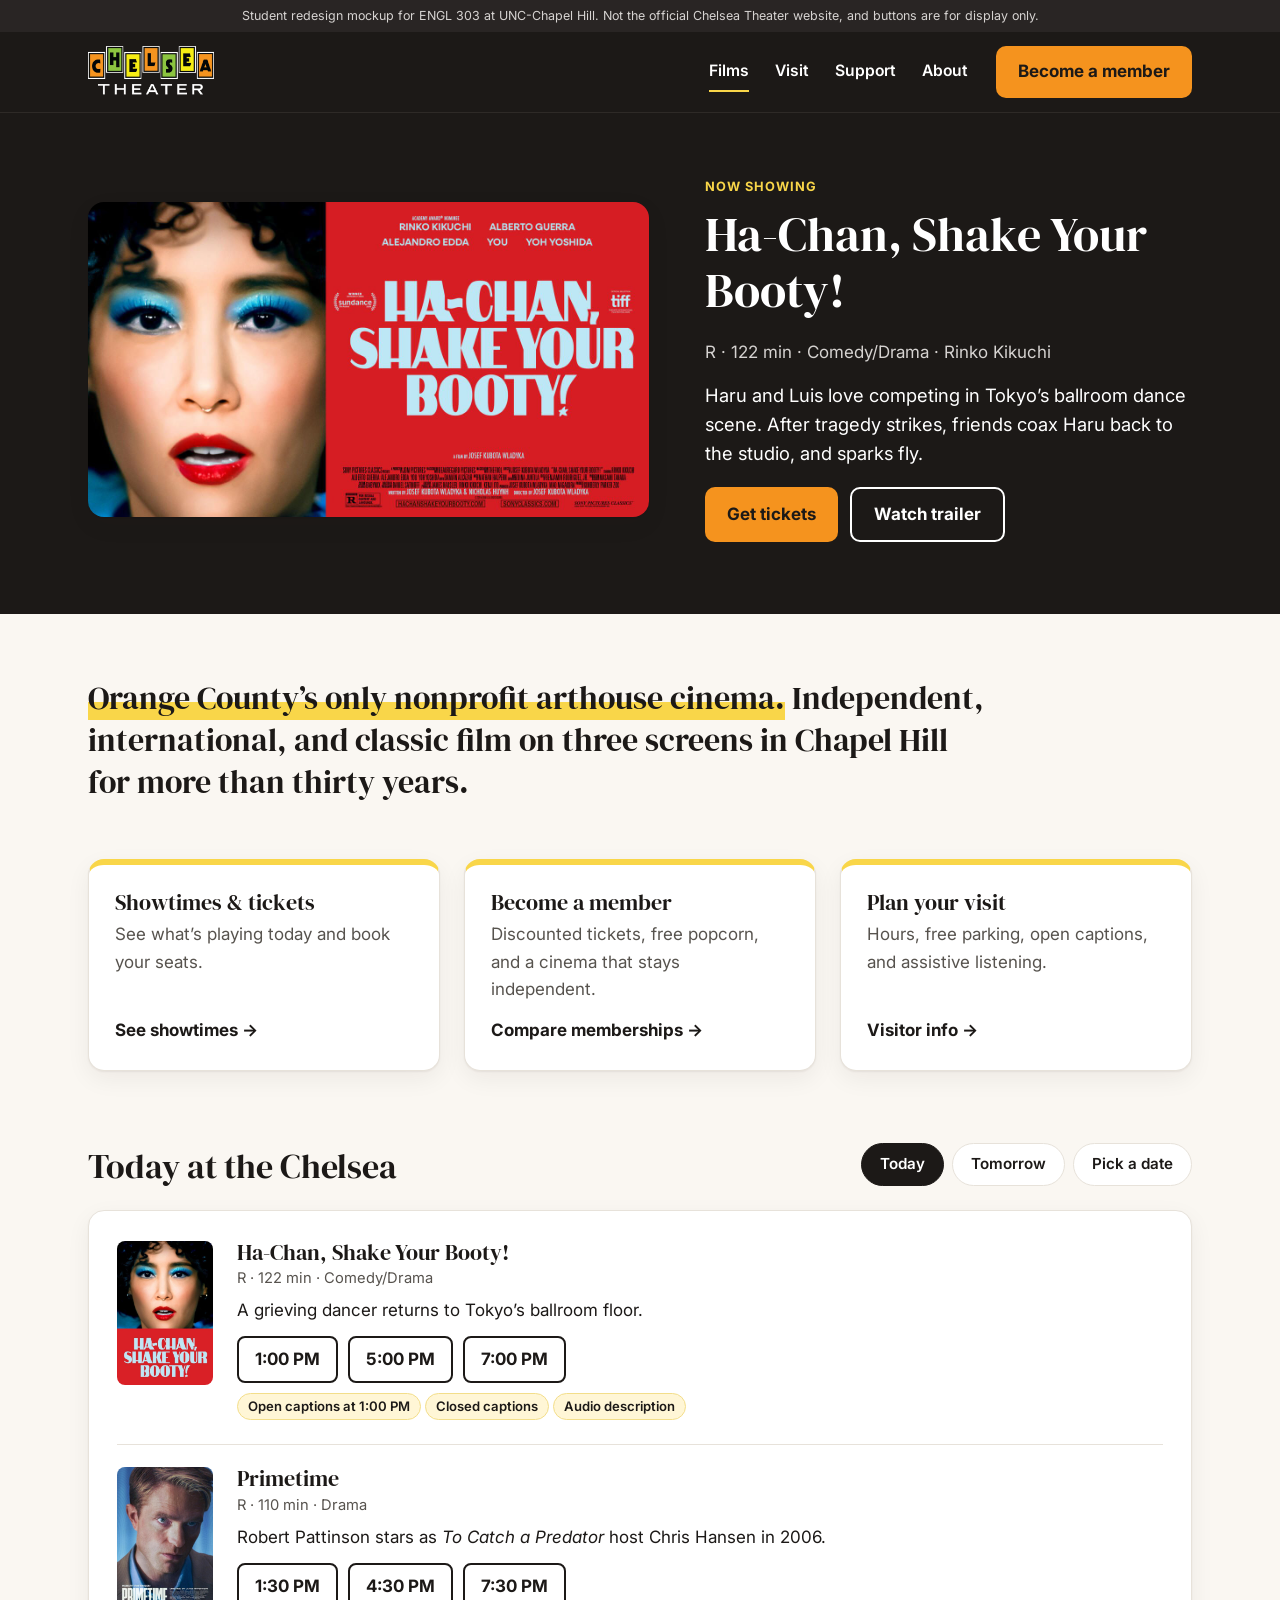
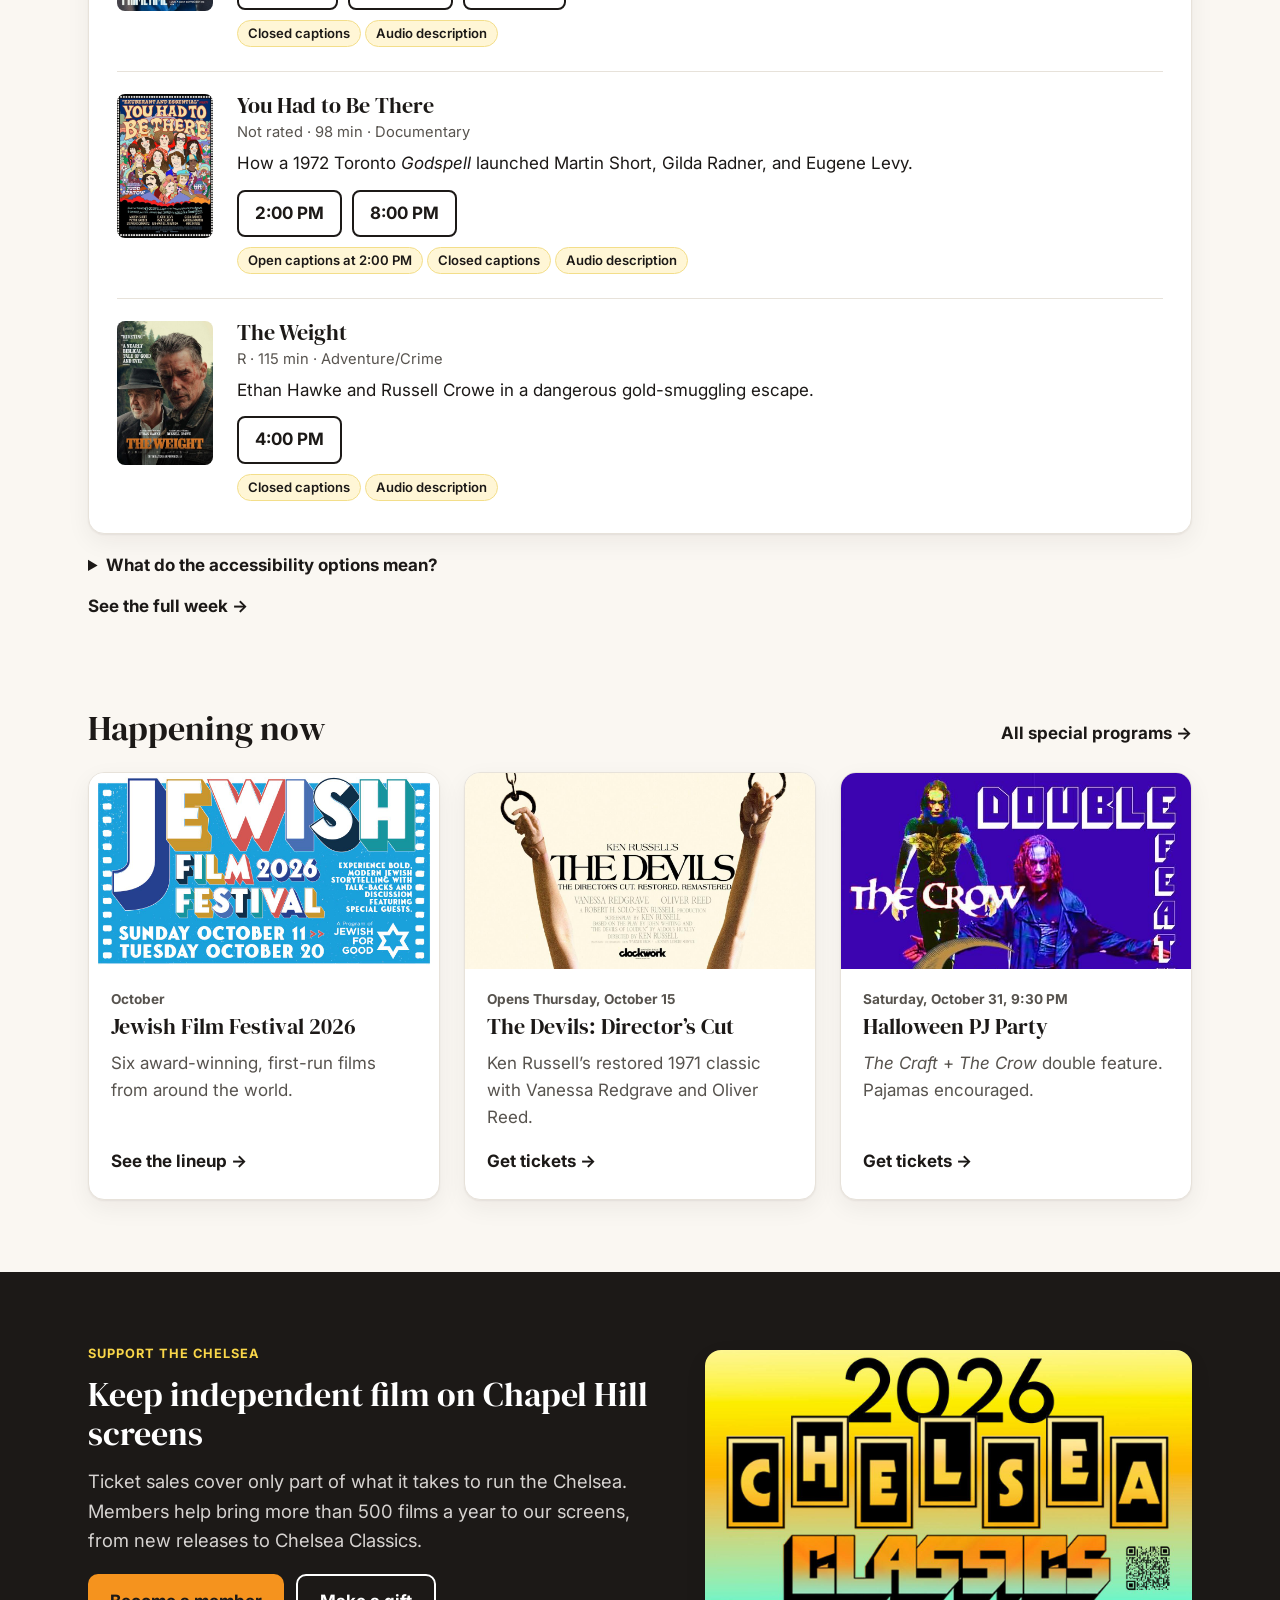
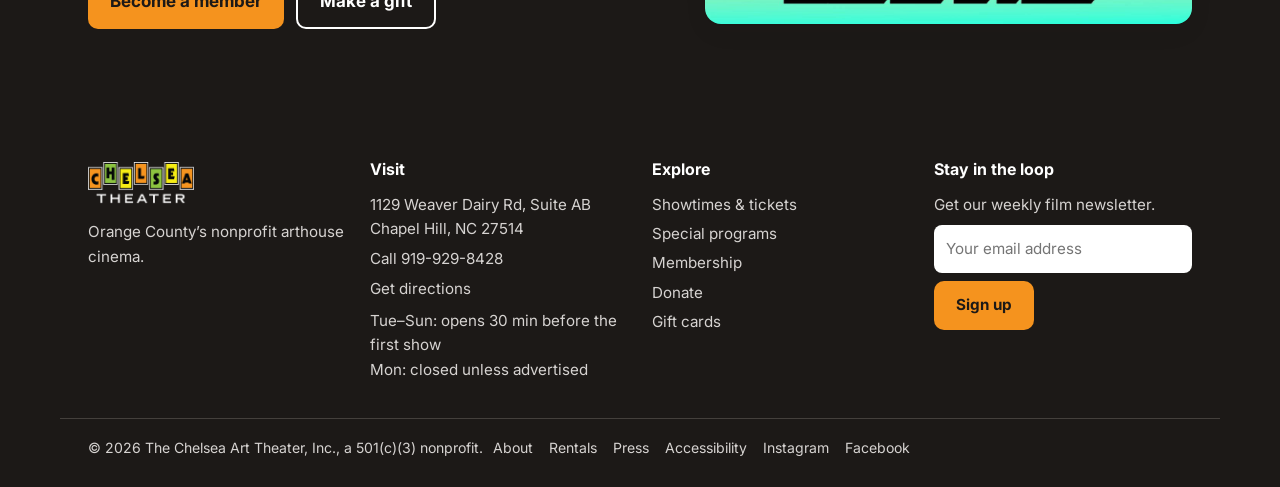
==== commit 67eb1a85: "Mobile header: member button beside logo; lighter hover" ====
--- a/index.html
+++ b/index.html
@@ -8,7 +8,7 @@
 <link rel="preconnect" href="https://fonts.googleapis.com">
 <link rel="preconnect" href="https://fonts.gstatic.com" crossorigin>
 <link href="https://fonts.googleapis.com/css2?family=DM+Serif+Display&family=Inter:wght@400;600;700&display=swap" rel="stylesheet">
-<link rel="stylesheet" href="style.css">
+<link rel="stylesheet" href="style.css?v=3">
 </head>
 <body>
 <a class="skip" href="#main">Skip to main content</a>
@@ -21,8 +21,8 @@
       <a href="index.html#visit">Visit</a>
       <a href="support.html">Support</a>
       <a href="story.html">About</a>
-      <a class="btn btn-primary" href="support.html#join">Become a member</a>
     </nav>
+    <a class="btn btn-primary header-cta" href="support.html#join">Become a member</a>
   </div>
 </header>
 <main id="main">
--- a/style.css
+++ b/style.css
@@ -7,7 +7,7 @@
   --ink-2: #292524;
   --muted: #57534E;
   --orange: #F5931E;
-  --orange-dark: #E07F0A;
+  --orange-light: #F7A541;
   --yellow: #F9D649;
   --cream: #FFF6D6;
   --card: #FFFFFF;
@@ -46,13 +46,14 @@
 nav { display: flex; gap: 26px; margin-left: auto; align-items: center; }
 nav a { color: #fff; text-decoration: none; font-weight: 600; font-size: .98rem; padding: 6px 0; border-bottom: 2px solid transparent; }
 nav a:hover, nav a[aria-current] { border-bottom-color: var(--yellow); }
-nav a.btn { border-bottom: 0; padding: 10px 18px; }
+.btn { white-space: nowrap; }
+.header-cta { padding: 10px 18px; }
 
 /* Buttons */
 .btn { display: inline-flex; align-items: center; justify-content: center; padding: 12px 22px; border-radius: 10px; font-weight: 700; text-decoration: none; min-height: 46px; transition: background .15s, transform .15s; }
 .btn:hover { transform: translateY(-1px); }
 .btn-primary { background: var(--orange); color: var(--ink); }
-.btn-primary:hover { background: var(--orange-dark); }
+.btn-primary:hover { background: var(--orange-light); }
 .btn-outline { border: 2px solid var(--ink); color: var(--ink); }
 .btn-outline:hover { background: var(--ink); color: #fff; }
 .btn-light { border: 2px solid #fff; color: #fff; }
@@ -171,8 +172,10 @@
   .hero .split img { order: -1; }
   .identity p { font-size: 1.5rem; }
   header .wrap { flex-wrap: wrap; gap: 10px 20px; padding-top: 10px; padding-bottom: 10px; }
-  nav { margin-left: 0; width: 100%; gap: 18px; overflow-x: auto; }
-  nav a.btn { margin-left: auto; padding: 8px 14px; min-height: 40px; }
+  header .logo img { height: 44px; }
+  .header-cta { margin-left: auto; padding: 8px 14px; min-height: 44px; font-size: .92rem; }
+  nav { order: 3; margin-left: 0; width: 100%; gap: 22px; }
+  .mock-note { font-size: .72rem; }
   header { position: static; }
   .films { padding: 4px 18px; }
   .film { grid-template-columns: 72px 1fr; gap: 16px; }
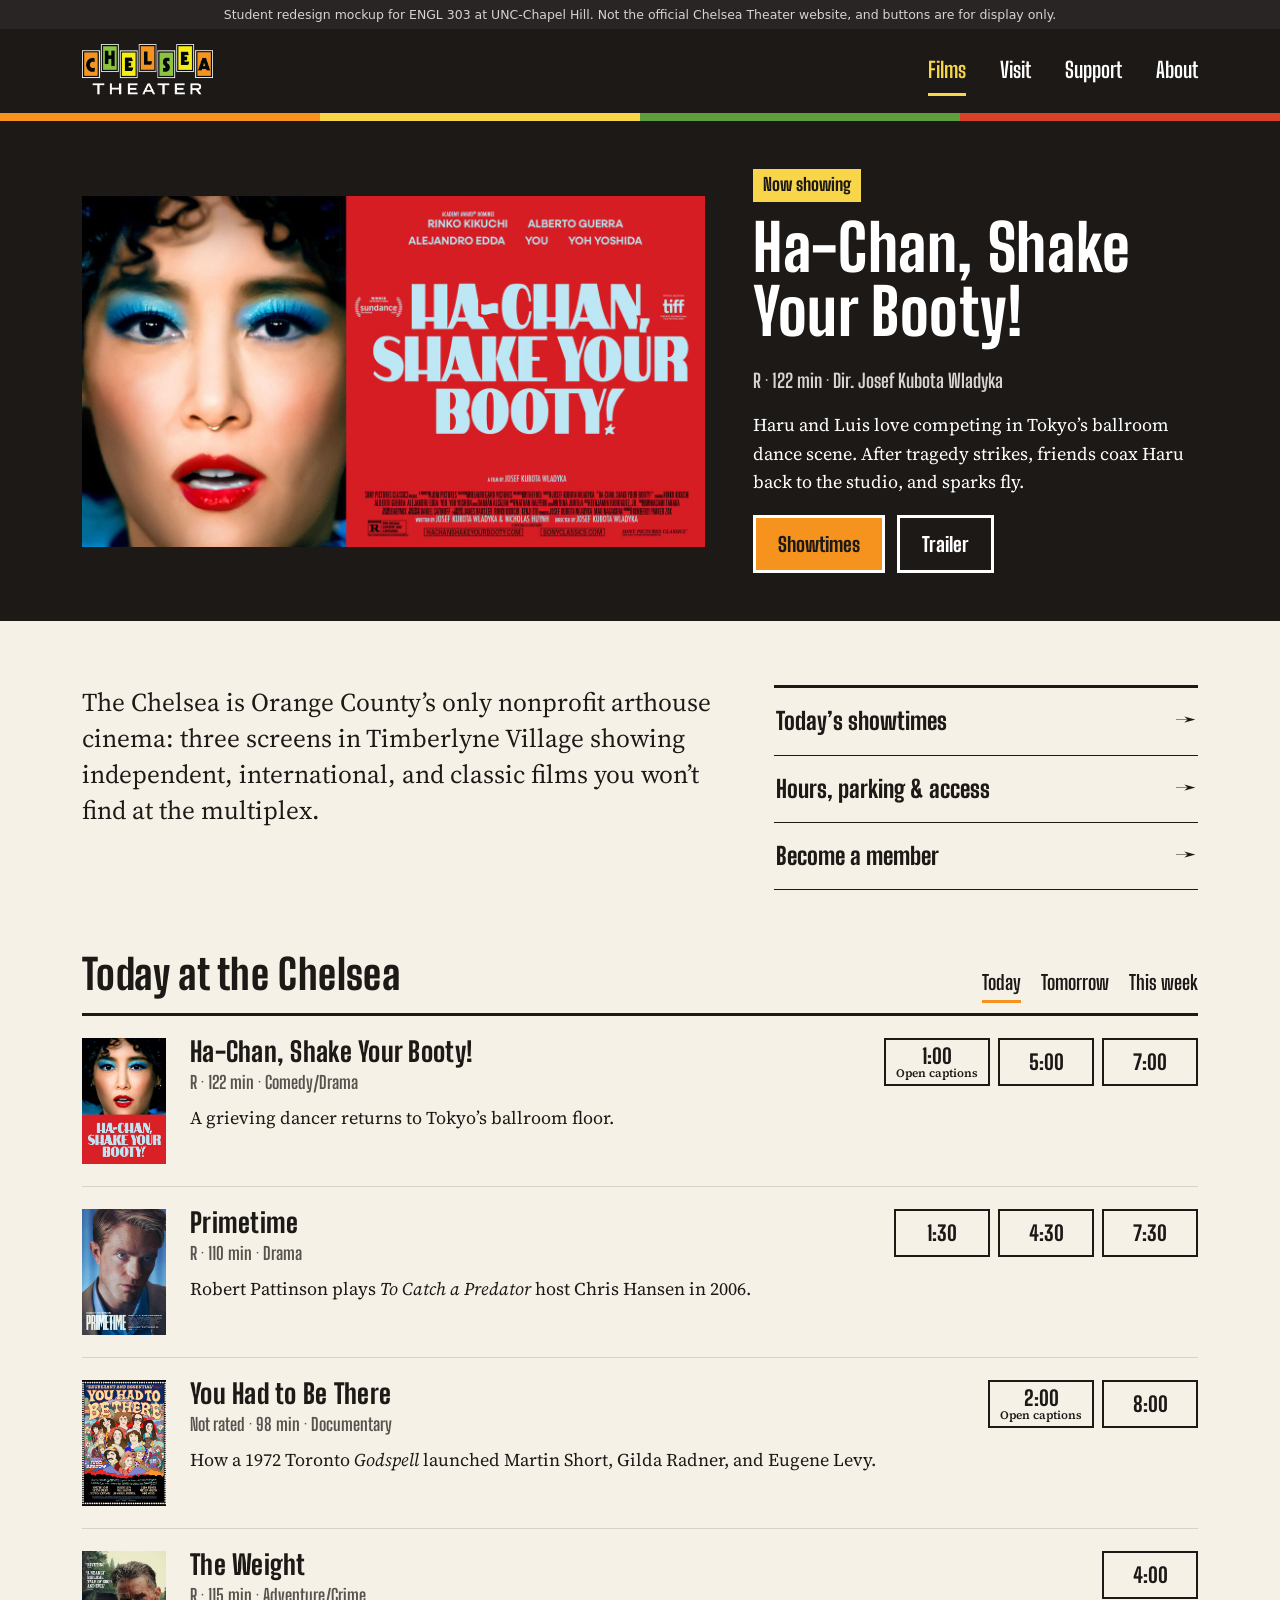
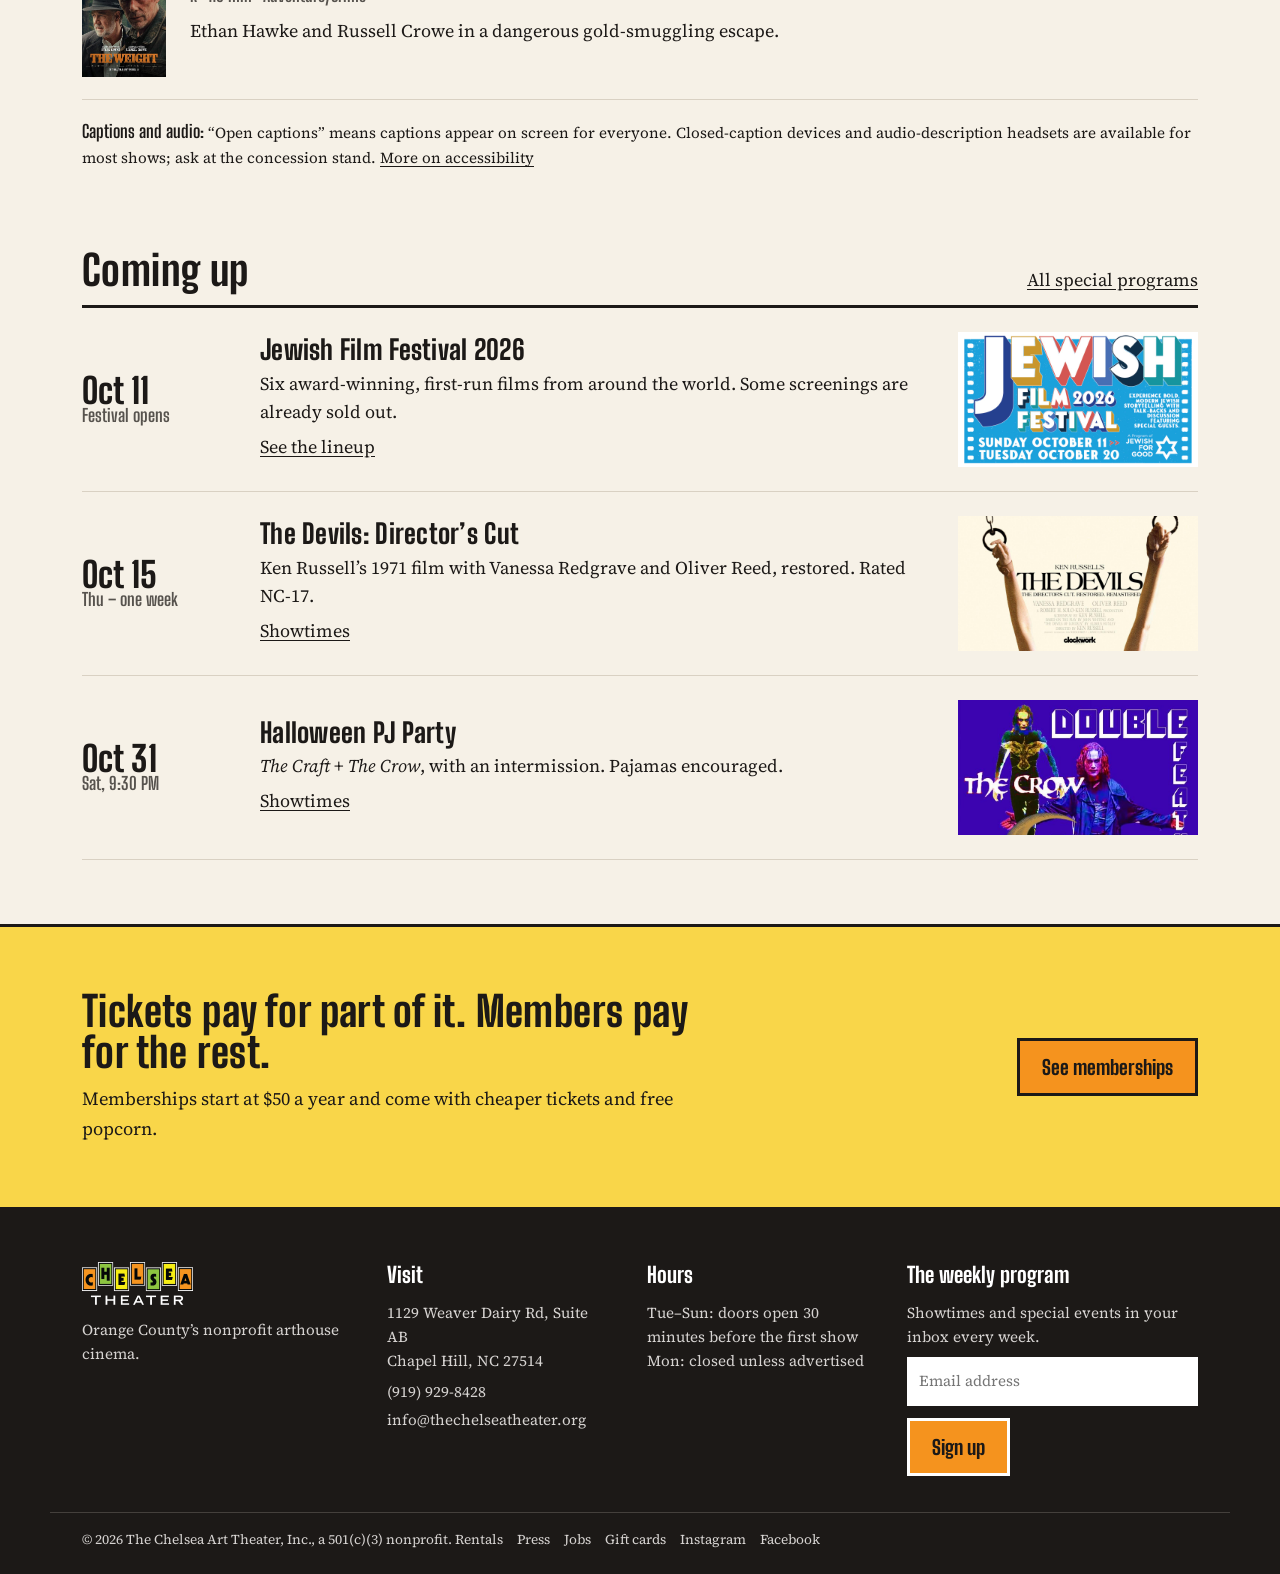
==== commit 3d6e6e70: "Redesign v2: marquee/film-program look, one-job-per-link navigation, Visit page" ====
--- a/index.html
+++ b/index.html
@@ -3,12 +3,12 @@
 <head>
 <meta charset="utf-8">
 <meta name="viewport" content="width=device-width, initial-scale=1">
-<title>Home | The Chelsea Theater (redesign mockup)</title>
+<title>Films | The Chelsea Theater (redesign mockup)</title>
 <meta name="description" content="Student redesign mockup of the Chelsea Theater website, Chapel Hill's nonprofit arthouse cinema.">
 <link rel="preconnect" href="https://fonts.googleapis.com">
 <link rel="preconnect" href="https://fonts.gstatic.com" crossorigin>
-<link href="https://fonts.googleapis.com/css2?family=DM+Serif+Display&family=Inter:wght@400;600;700&display=swap" rel="stylesheet">
-<link rel="stylesheet" href="style.css?v=3">
+<link href="https://fonts.googleapis.com/css2?family=Big+Shoulders+Display:wght@700;800&family=Source+Serif+4:opsz,wght@8..60,400;8..60,600;8..60,700&display=swap" rel="stylesheet">
+<link rel="stylesheet" href="style.css?v=4">
 </head>
 <body>
 <a class="skip" href="#main">Skip to main content</a>
@@ -16,144 +16,129 @@
 <header>
   <div class="wrap">
     <a class="logo" href="index.html"><img src="images/logo.png" alt="The Chelsea Theater, home"></a>
-    <nav aria-label="Main">
-      <a href="index.html#showtimes" aria-current="page">Films</a>
-      <a href="index.html#visit">Visit</a>
-      <a href="support.html">Support</a>
-      <a href="story.html">About</a>
-    </nav>
-    <a class="btn btn-primary header-cta" href="support.html#join">Become a member</a>
+    <nav aria-label="Main"><a href="index.html" aria-current="page">Films</a><a href="visit.html">Visit</a><a href="support.html">Support</a><a href="story.html">About</a></nav>
   </div>
+  <div class="marquee" aria-hidden="true"><span></span><span></span><span></span><span></span></div>
 </header>
 <main id="main">
 
-<section class="dark hero">
-  <div class="wrap split">
-    <img class="photo" src="images/hachan-wide.jpg" alt="Rinko Kikuchi in Ha-Chan, Shake Your Booty!">
+<section class="feature on-dark">
+  <div class="wrap">
+    <img src="images/hachan-wide.jpg" alt="Rinko Kikuchi in Ha-Chan, Shake Your Booty!">
     <div>
-      <div class="eyebrow">Now showing</div>
+      <span class="tag">Now showing</span>
       <h1>Ha-Chan, Shake Your Booty!</h1>
-      <div class="meta">R &middot; 122 min &middot; Comedy/Drama &middot; Rinko Kikuchi</div>
-      <p class="lead">Haru and Luis love competing in Tokyo&rsquo;s ballroom dance scene. After tragedy strikes, friends coax Haru back to the studio, and sparks fly.</p>
-      <div class="actions"><a class="btn btn-primary" href="#showtimes">Get tickets</a><a class="btn btn-light" href="#">Watch trailer</a></div>
+      <div class="facts">R &middot; 122 min &middot; Dir. Josef Kubota Wladyka</div>
+      <p>Haru and Luis love competing in Tokyo&rsquo;s ballroom dance scene. After tragedy strikes, friends coax Haru back to the studio, and sparks fly.</p>
+      <div class="actions"><a class="btn btn-primary" href="#showtimes">Showtimes</a><a class="btn btn-plain" href="#">Trailer</a></div>
     </div>
   </div>
 </section>
 
-<section class="identity">
-  <div class="wrap"><p><mark>Orange County&rsquo;s only nonprofit arthouse cinema.</mark> Independent, international, and classic film on three screens in Chapel Hill for more than thirty years.</p></div>
-</section>
-
-<section style="padding-top:32px">
-  <div class="wrap grid g3">
-    <a class="card path" href="#showtimes"><h3>Showtimes &amp; tickets</h3><p>See what&rsquo;s playing today and book your seats.</p><span class="go">See showtimes &rarr;</span></a>
-    <a class="card path" href="support.html#join"><h3>Become a member</h3><p>Discounted tickets, free popcorn, and a cinema that stays independent.</p><span class="go">Compare memberships &rarr;</span></a>
-    <a class="card path" href="#visit"><h3>Plan your visit</h3><p>Hours, free parking, open captions, and assistive listening.</p><span class="go">Visitor info &rarr;</span></a>
+<section class="intro">
+  <div class="wrap">
+    <p class="statement">The Chelsea is Orange County&rsquo;s only nonprofit arthouse cinema: three screens in Timberlyne Village showing independent, international, and classic films you won&rsquo;t find at the multiplex.</p>
+    <ul class="shortcuts">
+      <li><a href="#showtimes">Today&rsquo;s showtimes <span aria-hidden="true">&rarr;</span></a></li>
+      <li><a href="visit.html">Hours, parking &amp; access <span aria-hidden="true">&rarr;</span></a></li>
+      <li><a href="support.html">Become a member <span aria-hidden="true">&rarr;</span></a></li>
+    </ul>
   </div>
 </section>
 
-<section id="showtimes" class="tight">
+<section id="showtimes" style="padding-top:0">
   <div class="wrap">
-    <div class="section-head">
+    <div class="head-row">
       <h2>Today at the Chelsea</h2>
-      <div class="days"><span class="on">Today</span><span>Tomorrow</span><span>Pick a date</span></div>
+      <div class="days"><span class="on">Today</span><span>Tomorrow</span><span>This week</span></div>
     </div>
-    <div class="card films">
-      
+    
     <article class="film">
       <img src="images/hachan.jpg" alt="Poster for Ha-Chan, Shake Your Booty!">
-      <div>
-        <h3>Ha-Chan, Shake Your Booty!</h3>
-        <div class="info">R &middot; 122 min &middot; Comedy/Drama</div>
-        <p>A grieving dancer returns to Tokyo&rsquo;s ballroom floor.</p>
-        <div class="times"><a class="time" href="#">1:00 PM</a><a class="time" href="#">5:00 PM</a><a class="time" href="#">7:00 PM</a></div>
-        <div><span class="badge">Open captions at 1:00 PM</span><span class="badge">Closed captions</span><span class="badge">Audio description</span></div>
-      </div>
+      <div><h3>Ha-Chan, Shake Your Booty!</h3><div class="facts">R &middot; 122 min &middot; Comedy/Drama</div><p>A grieving dancer returns to Tokyo&rsquo;s ballroom floor.</p></div>
+      <div class="times"><a class="time" href="#">1:00<small>Open captions</small></a><a class="time" href="#">5:00</a><a class="time" href="#">7:00</a></div>
     </article>
-      
+    
     <article class="film">
       <img src="images/primetime.jpg" alt="Poster for Primetime">
-      <div>
-        <h3>Primetime</h3>
-        <div class="info">R &middot; 110 min &middot; Drama</div>
-        <p>Robert Pattinson stars as <em>To Catch a Predator</em> host Chris Hansen in 2006.</p>
-        <div class="times"><a class="time" href="#">1:30 PM</a><a class="time" href="#">4:30 PM</a><a class="time" href="#">7:30 PM</a></div>
-        <div><span class="badge">Closed captions</span><span class="badge">Audio description</span></div>
-      </div>
+      <div><h3>Primetime</h3><div class="facts">R &middot; 110 min &middot; Drama</div><p>Robert Pattinson plays <em>To Catch a Predator</em> host Chris Hansen in 2006.</p></div>
+      <div class="times"><a class="time" href="#">1:30</a><a class="time" href="#">4:30</a><a class="time" href="#">7:30</a></div>
     </article>
-      
+    
     <article class="film">
       <img src="images/yhtbt.jpg" alt="Poster for You Had to Be There">
-      <div>
-        <h3>You Had to Be There</h3>
-        <div class="info">Not rated &middot; 98 min &middot; Documentary</div>
-        <p>How a 1972 Toronto <em>Godspell</em> launched Martin Short, Gilda Radner, and Eugene Levy.</p>
-        <div class="times"><a class="time" href="#">2:00 PM</a><a class="time" href="#">8:00 PM</a></div>
-        <div><span class="badge">Open captions at 2:00 PM</span><span class="badge">Closed captions</span><span class="badge">Audio description</span></div>
-      </div>
+      <div><h3>You Had to Be There</h3><div class="facts">Not rated &middot; 98 min &middot; Documentary</div><p>How a 1972 Toronto <em>Godspell</em> launched Martin Short, Gilda Radner, and Eugene Levy.</p></div>
+      <div class="times"><a class="time" href="#">2:00<small>Open captions</small></a><a class="time" href="#">8:00</a></div>
     </article>
-      
+    
     <article class="film">
       <img src="images/weight.jpg" alt="Poster for The Weight">
-      <div>
-        <h3>The Weight</h3>
-        <div class="info">R &middot; 115 min &middot; Adventure/Crime</div>
-        <p>Ethan Hawke and Russell Crowe in a dangerous gold-smuggling escape.</p>
-        <div class="times"><a class="time" href="#">4:00 PM</a></div>
-        <div><span class="badge">Closed captions</span><span class="badge">Audio description</span></div>
-      </div>
+      <div><h3>The Weight</h3><div class="facts">R &middot; 115 min &middot; Adventure/Crime</div><p>Ethan Hawke and Russell Crowe in a dangerous gold-smuggling escape.</p></div>
+      <div class="times"><a class="time" href="#">4:00</a></div>
     </article>
-    </div>
-    <details>
-      <summary>What do the accessibility options mean?</summary>
-      <ul>
-        <li><strong>Open captions:</strong> captions and sound descriptions appear on screen for everyone.</li>
-        <li><strong>Closed captions:</strong> a personal caption device is available free at concessions.</li>
-        <li><strong>Audio description:</strong> headsets narrate on-screen action for blind and low-vision guests.</li>
-      </ul>
-    </details>
-    <p style="margin-top:14px"><a class="more" href="#">See the full week &rarr;</a></p>
+    <p class="key"><strong>Captions and audio:</strong> &ldquo;Open captions&rdquo; means captions appear on screen for everyone. Closed-caption devices and audio-description headsets are available for most shows; ask at the concession stand. <a href="visit.html#access">More on accessibility</a></p>
   </div>
 </section>
 
-<section id="events" class="tight">
+<section style="padding-top:0">
   <div class="wrap">
-    <div class="section-head"><h2>Happening now</h2><a class="more" href="#">All special programs &rarr;</a></div>
-    <div class="grid g3">
-      
-      <article class="card event"><img src="images/jff.jpg" alt="Jewish Film Festival 2026 banner"><div class="body"><div class="date">October</div><h3>Jewish Film Festival 2026</h3><p class="muted">Six award-winning, first-run films from around the world.</p><a class="more" href="#">See the lineup &rarr;</a></div></article>
-      
-      <article class="card event"><img src="images/devils.jpg" alt="The Devils: Director's Cut"><div class="body"><div class="date">Opens Thursday, October 15</div><h3>The Devils: Director&rsquo;s Cut</h3><p class="muted">Ken Russell&rsquo;s restored 1971 classic with Vanessa Redgrave and Oliver Reed.</p><a class="more" href="#">Get tickets &rarr;</a></div></article>
-      
-      <article class="card event"><img src="images/pjparty.jpg" alt="PJ Party poster for The Craft and The Crow"><div class="body"><div class="date">Saturday, October 31, 9:30 PM</div><h3>Halloween PJ Party</h3><p class="muted"><em>The Craft</em> + <em>The Crow</em> double feature. Pajamas encouraged.</p><a class="more" href="#">Get tickets &rarr;</a></div></article>
-    </div>
+    <div class="head-row"><h2>Coming up</h2><a href="#">All special programs</a></div>
+    
+    <article class="event">
+      <div class="date">Oct 11<span>Festival opens</span></div>
+      <div><h3>Jewish Film Festival 2026</h3><p>Six award-winning, first-run films from around the world. Some screenings are already sold out.</p><a href="#">See the lineup</a></div>
+      <img src="images/jff.jpg" alt="Jewish Film Festival 2026 banner">
+    </article>
+    
+    <article class="event">
+      <div class="date">Oct 15<span>Thu &ndash; one week</span></div>
+      <div><h3>The Devils: Director&rsquo;s Cut</h3><p>Ken Russell&rsquo;s 1971 film with Vanessa Redgrave and Oliver Reed, restored. Rated NC-17.</p><a href="#">Showtimes</a></div>
+      <img src="images/devils.jpg" alt="The Devils: Director's Cut">
+    </article>
+    
+    <article class="event">
+      <div class="date">Oct 31<span>Sat, 9:30 PM</span></div>
+      <div><h3>Halloween PJ Party</h3><p><em>The Craft</em> + <em>The Crow</em>, with an intermission. Pajamas encouraged.</p><a href="#">Showtimes</a></div>
+      <img src="images/pjparty.jpg" alt="PJ Party poster for The Craft and The Crow">
+    </article>
   </div>
 </section>
 
-<section class="dark">
-  <div class="wrap split">
+<section class="band">
+  <div class="wrap">
     <div>
-      <div class="eyebrow">Support the Chelsea</div>
-      <h2>Keep independent film on Chapel Hill screens</h2>
-      <p class="lead muted">Ticket sales cover only part of what it takes to run the Chelsea. Members help bring more than 500 films a year to our screens, from new releases to Chelsea Classics.</p>
-      <div class="actions"><a class="btn btn-primary" href="support.html#join">Become a member</a><a class="btn btn-light" href="support.html#give">Make a gift</a></div>
+      <h2>Tickets pay for part of it. Members pay for the rest.</h2>
+      <p>Memberships start at $50 a year and come with cheaper tickets and free popcorn.</p>
     </div>
-    <img class="photo" src="images/classics.jpg" alt="2026 Chelsea Classics series graphic">
+    <div class="actions"><a class="btn btn-primary" href="support.html">See memberships</a></div>
   </div>
 </section>
 
 </main>
-<footer id="visit">
-  <div class="wrap grid g4">
+<footer>
+  <div class="wrap">
     <div>
       <a class="logo" href="index.html"><img src="images/logo.png" alt="The Chelsea Theater, home"></a>
       <p style="margin:0">Orange County&rsquo;s nonprofit arthouse cinema.</p>
     </div>
-    <div><h4>Visit</h4><p style="margin:0 0 6px">1129 Weaver Dairy Rd, Suite AB<br>Chapel Hill, NC 27514</p><a href="tel:+19199298428">Call 919-929-8428</a><a href="#">Get directions</a><p style="margin:8px 0 0">Tue&ndash;Sun: opens 30 min before the first show<br>Mon: closed unless advertised</p></div>
-    <div><h4>Explore</h4><a href="index.html#showtimes">Showtimes &amp; tickets</a><a href="index.html#events">Special programs</a><a href="support.html#join">Membership</a><a href="support.html#give">Donate</a><a href="#">Gift cards</a></div>
-    <div><h4>Stay in the loop</h4><label for="email">Get our weekly film newsletter.</label><input id="email" type="email" placeholder="Your email address" autocomplete="email"><a class="btn btn-primary" href="#">Sign up</a></div>
+    <div>
+      <h4>Visit</h4>
+      <p style="margin:0 0 6px">1129 Weaver Dairy Rd, Suite AB<br>Chapel Hill, NC 27514</p>
+      <a href="tel:+19199298428">(919) 929-8428</a>
+      <a href="mailto:info@thechelseatheater.org">info@thechelseatheater.org</a>
+    </div>
+    <div>
+      <h4>Hours</h4>
+      <p style="margin:0">Tue&ndash;Sun: doors open 30 minutes before the first show<br>Mon: closed unless advertised</p>
+    </div>
+    <div>
+      <h4>The weekly program</h4>
+      <label for="email">Showtimes and special events in your inbox every week.</label>
+      <input id="email" type="email" placeholder="Email address" autocomplete="email">
+      <a class="btn btn-primary" href="#">Sign up</a>
+    </div>
   </div>
-  <div class="wrap fine">&copy; 2026 The Chelsea Art Theater, Inc., a 501(c)(3) nonprofit. <a href="story.html">About</a> <a href="#">Rentals</a> <a href="#">Press</a> <a href="#">Accessibility</a> <a href="#">Instagram</a> <a href="#">Facebook</a></div>
+  <div class="wrap fine">&copy; 2026 The Chelsea Art Theater, Inc., a 501(c)(3) nonprofit. <a href="#">Rentals</a><a href="#">Press</a><a href="#">Jobs</a><a href="#">Gift cards</a><a href="#">Instagram</a><a href="#">Facebook</a></div>
 </footer>
 </body>
 </html>
--- a/style.css
+++ b/style.css
@@ -1,183 +1,192 @@
-/* Chelsea Theater redesign mockup: one shared stylesheet, no frameworks.
-   Palette: warm off-white, near-black, Chelsea orange (main buttons only), marquee yellow accent.
-   Every text/background pair meets WCAG AA (4.5:1). */
+/* Chelsea Theater redesign mockup. One stylesheet, no frameworks.
+   Look: a printed film-program / marquee feel. Flat, ruled lines, no rounded cards or shadows.
+   Type: Big Shoulders Display (condensed, marquee-sign feel) for headings, times and menus;
+         Source Serif 4 for reading text.
+   Color: paper, ink, Chelsea orange for main buttons, marquee yellow for highlights.
+   All text/background pairs meet WCAG AA (4.5:1). */
 :root {
-  --bg: #FAF7F2;
+  --paper: #F6F1E7;
   --ink: #1C1917;
-  --ink-2: #292524;
   --muted: #57534E;
+  --rule: #1C1917;
+  --soft-rule: #D9D1C3;
   --orange: #F5931E;
-  --orange-light: #F7A541;
   --yellow: #F9D649;
-  --cream: #FFF6D6;
-  --card: #FFFFFF;
-  --line: #E7E2DA;
-  --radius: 16px;
-  --shadow: 0 1px 2px rgba(28,25,23,.06), 0 8px 24px rgba(28,25,23,.06);
+  --green: #5E9E3F;
+  --red: #D9412B;
+  --display: "Big Shoulders Display", "Arial Narrow", sans-serif;
+  --serif: "Source Serif 4", Georgia, serif;
 }
 * { box-sizing: border-box; }
-html { scroll-behavior: smooth; }
-body { margin: 0; background: var(--bg); color: var(--ink); font: 17px/1.6 "Inter", system-ui, sans-serif; -webkit-font-smoothing: antialiased; }
-h1, h2, h3 { font-family: "DM Serif Display", Georgia, serif; font-weight: 400; line-height: 1.15; margin: 0 0 .45em; }
-h1 { font-size: 3rem; } h2 { font-size: 2.1rem; } h3 { font-size: 1.35rem; }
+body { margin: 0; background: var(--paper); color: var(--ink); font: 18px/1.6 var(--serif); }
+h1, h2, h3 { font-family: var(--display); font-weight: 800; line-height: 1; margin: 0 0 .35em; letter-spacing: .01em; }
+h1 { font-size: 4rem; }
+h2 { font-size: 2.6rem; }
+h3 { font-size: 1.7rem; }
 p { margin: 0 0 1em; }
 a { color: var(--ink); text-underline-offset: 3px; }
 img { max-width: 100%; display: block; }
-:focus-visible { outline: 3px solid var(--yellow); outline-offset: 3px; border-radius: 6px; }
-.wrap { max-width: 1160px; margin: 0 auto; padding: 0 28px; }
-section { padding: 72px 0; }
-.tight { padding-top: 0; }
-.eyebrow { font-size: .8rem; font-weight: 700; letter-spacing: .08em; text-transform: uppercase; color: var(--muted); margin-bottom: 10px; }
-.dark .eyebrow { color: var(--yellow); }
+:focus-visible { outline: 3px solid var(--orange); outline-offset: 3px; }
+.wrap { max-width: 1180px; margin: 0 auto; padding: 0 32px; }
+section { padding: 64px 0; }
 .muted { color: var(--muted); }
-.lead { font-size: 1.15rem; }
+.small { font-size: .9rem; }
+.label { font-family: var(--display); font-weight: 700; font-size: 1.1rem; letter-spacing: .03em; }
 .skip { position: absolute; left: -999px; }
 .skip:focus { left: 12px; top: 12px; background: var(--yellow); padding: 8px 12px; z-index: 20; }
-.section-head { display: flex; justify-content: space-between; align-items: end; gap: 20px; flex-wrap: wrap; margin-bottom: 24px; }
-.section-head h2 { margin: 0; }
+.head-row { display: flex; justify-content: space-between; align-items: baseline; gap: 16px; flex-wrap: wrap; border-bottom: 3px solid var(--rule); padding-bottom: 10px; margin-bottom: 0; }
+.head-row h2 { margin: 0; }
 
-/* Disclaimer strip (kept quiet) */
-.mock-note { background: var(--ink-2); color: #D6D3D1; text-align: center; font-size: .78rem; padding: 6px 12px; }
+/* Disclaimer */
+.mock-note { background: #292524; color: #D6D3D1; text-align: center; font: .78rem/1.4 system-ui, sans-serif; padding: 6px 12px; }
 
-/* Header */
-header { background: var(--ink); position: sticky; top: 0; z-index: 10; border-bottom: 1px solid #2E2A27; }
-header .wrap { display: flex; align-items: center; gap: 28px; min-height: 80px; }
-header .logo img { height: 52px; width: auto; }
-nav { display: flex; gap: 26px; margin-left: auto; align-items: center; }
-nav a { color: #fff; text-decoration: none; font-weight: 600; font-size: .98rem; padding: 6px 0; border-bottom: 2px solid transparent; }
-nav a:hover, nav a[aria-current] { border-bottom-color: var(--yellow); }
-.btn { white-space: nowrap; }
-.header-cta { padding: 10px 18px; }
+/* Header: logo + four menu links, each going to its own page */
+header { background: var(--ink); }
+header .wrap { display: flex; align-items: center; gap: 24px; min-height: 84px; flex-wrap: wrap; }
+header .logo img { height: 54px; width: auto; }
+nav { display: flex; gap: 34px; margin-left: auto; }
+nav a { font-family: var(--display); font-weight: 700; font-size: 1.35rem; color: #fff; text-decoration: none; padding: 6px 0; border-bottom: 3px solid transparent; }
+nav a:hover { border-bottom-color: #fff; }
+nav a[aria-current] { border-bottom-color: var(--yellow); color: var(--yellow); }
+.marquee { display: grid; grid-template-columns: repeat(4, 1fr); height: 8px; }
+.marquee span:nth-child(1) { background: var(--orange); }
+.marquee span:nth-child(2) { background: var(--yellow); }
+.marquee span:nth-child(3) { background: var(--green); }
+.marquee span:nth-child(4) { background: var(--red); }
 
-/* Buttons */
-.btn { display: inline-flex; align-items: center; justify-content: center; padding: 12px 22px; border-radius: 10px; font-weight: 700; text-decoration: none; min-height: 46px; transition: background .15s, transform .15s; }
-.btn:hover { transform: translateY(-1px); }
+/* Buttons: flat, square */
+.btn { display: inline-flex; align-items: center; min-height: 48px; padding: 10px 22px; font-family: var(--display); font-weight: 800; font-size: 1.25rem; text-decoration: none; border: 3px solid var(--ink); white-space: nowrap; }
 .btn-primary { background: var(--orange); color: var(--ink); }
-.btn-primary:hover { background: var(--orange-light); }
-.btn-outline { border: 2px solid var(--ink); color: var(--ink); }
-.btn-outline:hover { background: var(--ink); color: #fff; }
-.btn-light { border: 2px solid #fff; color: #fff; }
-.btn-light:hover { background: #fff; color: var(--ink); }
-.actions { display: flex; gap: 12px; flex-wrap: wrap; margin-top: 8px; }
-.more { font-weight: 700; text-decoration: none; }
-.more:hover { text-decoration: underline; }
+.btn-primary:hover { background: var(--yellow); }
+.btn-plain { background: transparent; color: var(--ink); }
+.btn-plain:hover { background: var(--ink); color: #fff; }
+.on-dark .btn { border-color: #fff; }
+.on-dark .btn-plain { color: #fff; }
+.on-dark .btn-plain:hover { background: #fff; color: var(--ink); }
+.actions { display: flex; gap: 12px; flex-wrap: wrap; }
 
-/* Layout helpers */
-.grid { display: grid; gap: 24px; }
-.g2 { grid-template-columns: repeat(auto-fit, minmax(320px, 1fr)); }
-.g3 { grid-template-columns: repeat(auto-fit, minmax(260px, 1fr)); }
-.g4 { grid-template-columns: repeat(auto-fit, minmax(230px, 1fr)); }
-.card { background: var(--card); border: 1px solid var(--line); border-radius: var(--radius); padding: 26px; box-shadow: var(--shadow); }
-.split { display: grid; grid-template-columns: 1.15fr 1fr; gap: 56px; align-items: center; }
-.photo { border-radius: var(--radius); width: 100%; aspect-ratio: 16 / 9; object-fit: cover; box-shadow: var(--shadow); }
+/* Home: featured film */
+.feature { background: var(--ink); color: #fff; padding: 0; }
+.feature .wrap { display: grid; grid-template-columns: 1.4fr 1fr; gap: 48px; align-items: center; padding-top: 48px; padding-bottom: 48px; }
+.feature .tag { display: inline-block; background: var(--yellow); color: var(--ink); font-family: var(--display); font-weight: 800; font-size: 1.1rem; padding: 2px 10px; margin-bottom: 14px; }
+.feature .facts { font-family: var(--display); font-weight: 700; font-size: 1.2rem; color: #D6D3D1; margin-bottom: 14px; }
 
-/* Dark sections */
-.dark { background: var(--ink); color: #fff; }
-.dark a:not(.btn) { color: #fff; }
-.dark .muted { color: #D6D3D1; }
+/* Home: intro + shortcuts */
+.intro .wrap { display: grid; grid-template-columns: 1.5fr 1fr; gap: 56px; align-items: start; }
+.intro .statement { font-size: 1.6rem; line-height: 1.4; margin: 0; }
+.shortcuts { list-style: none; margin: 0; padding: 0; border-top: 3px solid var(--rule); }
+.shortcuts li { border-bottom: 1px solid var(--rule); }
+.shortcuts a { display: flex; justify-content: space-between; padding: 14px 2px; font-family: var(--display); font-weight: 800; font-size: 1.5rem; text-decoration: none; }
+.shortcuts a:hover { background: var(--yellow); }
 
-/* Home: hero */
-.hero { padding: 64px 0 72px; }
-.hero .meta { color: #D6D3D1; margin-bottom: 14px; }
-.hero h1 { color: #fff; }
+/* Showtimes: a printed listing */
+.days { display: flex; gap: 20px; font-family: var(--display); font-weight: 700; font-size: 1.25rem; }
+.days span { padding-bottom: 2px; }
+.days .on { border-bottom: 3px solid var(--orange); }
+.film { display: grid; grid-template-columns: 84px 1fr auto; gap: 24px; align-items: start; padding: 22px 0; border-bottom: 1px solid var(--soft-rule); }
+.film img { width: 84px; aspect-ratio: 2 / 3; object-fit: cover; }
+.film h3 { margin-bottom: 4px; }
+.film .facts { font-family: var(--display); font-weight: 700; font-size: 1.1rem; color: var(--muted); }
+.film p { margin: 6px 0 0; }
+.times { display: flex; gap: 8px; flex-wrap: wrap; justify-content: flex-end; max-width: 330px; }
+.time { display: inline-flex; flex-direction: column; align-items: center; justify-content: center; min-width: 96px; min-height: 48px; border: 2px solid var(--ink); font-family: var(--display); font-weight: 800; font-size: 1.3rem; text-decoration: none; padding: 4px 10px; line-height: 1.1; }
+.time small { font-family: var(--serif); font-weight: 600; font-size: .72rem; }
+.time:hover { background: var(--orange); }
+.key { margin-top: 18px; font-size: .95rem; }
+.key strong { font-family: var(--display); font-size: 1.1rem; }
 
-/* Home: identity statement */
-.identity { padding: 64px 0 24px; }
-.identity p { font-family: "DM Serif Display", Georgia, serif; font-size: 2rem; line-height: 1.3; max-width: 900px; margin: 0; }
-.identity mark { background: linear-gradient(transparent 60%, var(--yellow) 60%); color: inherit; }
+/* Home: coming up, as a calendar list */
+.event { display: grid; grid-template-columns: 150px 1fr 240px; gap: 28px; align-items: center; padding: 24px 0; border-bottom: 1px solid var(--soft-rule); }
+.event .date { font-family: var(--display); font-weight: 800; font-size: 2.2rem; line-height: .95; }
+.event .date span { display: block; font-size: 1.1rem; font-weight: 700; color: var(--muted); }
+.event img { width: 240px; aspect-ratio: 16 / 9; object-fit: cover; object-position: top; }
+.event h3 { margin-bottom: 6px; }
+.event p { margin: 0 0 6px; }
 
-/* Home: path cards */
-.path { text-decoration: none; display: flex; flex-direction: column; border-top: 6px solid var(--yellow); transition: transform .15s, box-shadow .15s; }
-.path:hover { transform: translateY(-3px); box-shadow: 0 12px 30px rgba(28,25,23,.12); }
-.path h3 { margin-bottom: .25em; }
-.path p { color: var(--muted); margin-bottom: 14px; }
-.path .go { margin-top: auto; font-weight: 700; }
+/* Yellow call-to-action band */
+.band { background: var(--yellow); border-top: 3px solid var(--ink); border-bottom: 3px solid var(--ink); }
+.band .wrap { display: grid; grid-template-columns: 1.5fr 1fr; gap: 40px; align-items: center; }
+.band h2 { margin-bottom: .25em; }
+.band p { margin: 0; font-size: 1.15rem; }
+.band .actions { justify-content: flex-end; }
 
-/* Home: showtimes */
-.days { display: flex; gap: 8px; flex-wrap: wrap; }
-.days span { padding: 8px 18px; border-radius: 999px; border: 1px solid var(--line); background: #fff; font-weight: 600; font-size: .95rem; }
-.days .on { background: var(--ink); color: #fff; border-color: var(--ink); }
-.films { padding: 8px 28px; }
-.film { display: grid; grid-template-columns: 96px 1fr; gap: 24px; padding: 22px 0; border-top: 1px solid var(--line); }
-.film:first-child { border-top: 0; }
-.film img { border-radius: 8px; aspect-ratio: 2 / 3; object-fit: cover; }
-.film h3 { margin-bottom: 2px; }
-.film .info { font-size: .92rem; color: var(--muted); }
-.film p { margin: 6px 0 0; }
-.times { display: flex; gap: 10px; flex-wrap: wrap; margin: 12px 0 8px; }
-.time { border: 2px solid var(--ink); border-radius: 8px; padding: 8px 16px; font-weight: 700; text-decoration: none; min-height: 44px; display: inline-flex; align-items: center; }
-.time:hover { background: var(--orange); border-color: var(--orange); }
-.badge { display: inline-block; background: var(--cream); border: 1px solid #F3DE8A; border-radius: 999px; padding: 2px 10px; font-size: .82rem; font-weight: 600; margin: 2px 4px 2px 0; }
-details { margin-top: 18px; }
-summary { cursor: pointer; font-weight: 700; }
-details ul { margin: 10px 0 0; padding-left: 1.2em; color: var(--muted); }
+/* Page openers (Support, Visit, Story) */
+.opener .wrap { display: grid; grid-template-columns: 1.2fr 1fr; gap: 48px; align-items: end; }
+.opener .lede { font-size: 1.3rem; line-height: 1.45; }
+.opener img { width: 100%; aspect-ratio: 16 / 9; object-fit: cover; border: 3px solid var(--ink); }
+.figures { font-family: var(--display); font-weight: 700; font-size: 1.35rem; margin: 0 0 18px; }
+.figures b { font-weight: 800; color: var(--ink); background: linear-gradient(transparent 62%, var(--yellow) 62%); }
 
-/* Event cards */
-.event { padding: 0; overflow: hidden; display: flex; flex-direction: column; }
-.event img { width: 100%; aspect-ratio: 16 / 9; object-fit: cover; object-position: top; }
-.event .body { padding: 20px 22px 24px; display: flex; flex-direction: column; flex: 1; }
-.event .date { font-size: .85rem; font-weight: 700; color: var(--muted); margin-bottom: 4px; }
-.event .more { margin-top: auto; }
+/* Support: membership comparison table */
+.table-scroll { overflow-x: auto; }
+table.tiers { width: 100%; border-collapse: collapse; min-width: 720px; }
+.tiers th, .tiers td { padding: 12px 14px; border-bottom: 1px solid var(--soft-rule); text-align: center; }
+.tiers th:first-child, .tiers td:first-child { text-align: left; }
+.tiers thead th { font-family: var(--display); font-weight: 800; font-size: 1.5rem; border-bottom: 3px solid var(--ink); vertical-align: bottom; }
+.tiers thead .price { display: block; font-size: 2.2rem; }
+.tiers .popular { background: #FCEBB3; }
+.tiers thead .popular { position: relative; }
+.tiers .ribbon { display: block; font-size: 1rem; background: var(--ink); color: var(--yellow); margin: -12px -14px 10px; padding: 4px; }
+.tiers .yes { font-weight: 700; }
+.tiers tfoot td { border-bottom: 0; padding-top: 18px; }
+.tiers .btn { font-size: 1.1rem; padding: 8px 14px; }
 
-/* Stats */
-.stats { text-align: center; padding: 48px 0; }
-.stats strong { display: block; font-family: "DM Serif Display", Georgia, serif; font-size: 3rem; font-weight: 400; color: var(--yellow); line-height: 1.1; }
-
-/* Support: tiers */
-.tier { display: flex; flex-direction: column; position: relative; }
-.tier .price { font-size: 2rem; font-weight: 700; line-height: 1.2; }
-.tier .tax { font-size: .9rem; color: var(--muted); min-height: 1.5em; }
-.tier ul { padding-left: 1.1em; margin: 14px 0 20px; }
-.tier li { margin-bottom: 6px; }
-.tier .btn { margin-top: auto; }
-.tier.popular { border: 3px solid var(--orange); }
-.tag { position: absolute; top: -14px; left: 22px; background: var(--orange); color: var(--ink); padding: 2px 12px; border-radius: 999px; font-weight: 700; font-size: .82rem; }
-.chips { display: flex; flex-wrap: wrap; gap: 10px; margin: 14px 0; }
-.chips span { border: 2px solid var(--ink); border-radius: 10px; padding: 10px 18px; font-weight: 700; min-width: 72px; text-align: center; }
-.chips .on { background: var(--ink); color: #fff; }
-.match { background: var(--cream); border-left: 6px solid var(--yellow); padding: 14px 16px; border-radius: 8px; margin: 18px 0; }
-.ways li { margin-bottom: 8px; }
+/* Support: gift */
+.two { display: grid; grid-template-columns: 1fr 1fr; gap: 56px; }
+.amounts { display: flex; flex-wrap: wrap; margin: 12px 0; }
+.amounts span { border: 2px solid var(--ink); margin: 0 -2px -2px 0; padding: 10px 20px; font-family: var(--display); font-weight: 800; font-size: 1.3rem; }
+.amounts .on { background: var(--ink); color: #fff; }
+.note { border-left: 6px solid var(--orange); padding: 6px 0 6px 16px; margin: 18px 0; }
+.ruled { list-style: none; padding: 0; margin: 0; border-top: 3px solid var(--rule); }
+.ruled li { padding: 12px 0; border-bottom: 1px solid var(--soft-rule); }
 
 /* Story */
-.timeline { list-style: none; margin: 0; padding: 0 0 0 28px; border-left: 3px solid var(--orange); }
-.timeline li { position: relative; margin-bottom: 22px; }
-.timeline li::before { content: ""; position: absolute; left: -37px; top: 6px; width: 15px; height: 15px; border-radius: 50%; background: var(--yellow); border: 3px solid var(--ink); }
-.timeline strong { font-family: "DM Serif Display", Georgia, serif; font-weight: 400; font-size: 1.3rem; display: block; }
-.program img { aspect-ratio: 16 / 9; object-fit: cover; border-radius: 12px; margin-bottom: 12px; }
-.program h3 { margin-bottom: 2px; }
-.team { text-align: center; }
-.avatar { width: 88px; height: 88px; border-radius: 50%; display: grid; place-items: center; font-weight: 700; font-size: 1.3rem; margin: 0 auto 12px; background: var(--yellow); color: var(--ink); }
-.team:nth-child(even) .avatar { background: var(--orange); }
-.team h3 { font-size: 1.15rem; margin-bottom: 2px; }
-.team .muted { font-size: .92rem; }
-.board { display: grid; grid-template-columns: repeat(auto-fit, minmax(220px, 1fr)); gap: 6px 24px; }
-.board span { padding: 8px 0; border-bottom: 1px solid var(--line); }
+.years { margin: 0; border-top: 3px solid var(--rule); }
+.years div { display: grid; grid-template-columns: 170px 1fr; gap: 20px; padding: 14px 0; border-bottom: 1px solid var(--soft-rule); }
+.years dt { font-family: var(--display); font-weight: 800; font-size: 1.6rem; line-height: 1.1; }
+.years dd { margin: 0; }
+.programs { display: grid; grid-template-columns: repeat(3, 1fr); gap: 32px; margin-top: 24px; }
+.programs img { width: 100%; aspect-ratio: 16 / 9; object-fit: cover; margin-bottom: 12px; }
+.people { display: grid; grid-template-columns: 1fr 1fr; column-gap: 48px; border-top: 3px solid var(--rule); }
+.people div { display: flex; justify-content: space-between; gap: 16px; padding: 12px 0; border-bottom: 1px solid var(--soft-rule); }
+.people b { font-family: var(--display); font-weight: 800; font-size: 1.35rem; }
+
+/* Visit */
+.facts-grid { display: grid; grid-template-columns: repeat(3, 1fr); gap: 40px; border-top: 3px solid var(--rule); padding-top: 24px; }
+.facts-grid h3 { font-size: 1.6rem; }
 
 /* Footer */
-footer { background: var(--ink); color: #D6D3D1; padding: 56px 0 28px; font-size: .95rem; }
-footer .logo img { height: 44px; width: auto; margin-bottom: 14px; }
-footer h4 { color: #fff; margin: 0 0 10px; font-size: 1rem; }
-footer a { color: #D6D3D1; text-decoration: none; display: block; margin: 5px 0; }
+footer { background: var(--ink); color: #D6D3D1; font-size: .95rem; }
+footer .wrap { display: grid; grid-template-columns: 1.2fr 1fr 1fr 1.3fr; gap: 36px; padding-top: 48px; padding-bottom: 32px; }
+footer h4 { font-family: var(--display); font-weight: 800; font-size: 1.35rem; color: #fff; margin: 0 0 8px; }
+footer a { color: #D6D3D1; display: block; margin: 4px 0; text-decoration: none; }
 footer a:hover { color: #fff; text-decoration: underline; }
-footer input { padding: 12px; border-radius: 8px; border: 0; width: 100%; margin: 8px 0; font: inherit; }
-footer .btn { color: var(--ink); display: inline-flex; margin: 0; }
-footer .fine { border-top: 1px solid #44403C; margin-top: 36px; padding-top: 18px; font-size: .88rem; }
-footer .fine a { display: inline; margin: 0 6px; }
+footer .logo img { height: 46px; margin-bottom: 10px; }
+footer input { width: 100%; padding: 12px; border: 0; margin: 8px 0; font: inherit; }
+footer .btn { border-color: #fff; }
+footer .fine { display: block; border-top: 1px solid #44403C; padding-top: 16px; padding-bottom: 24px; font-size: .85rem; }
+footer .fine a { display: inline; margin-right: 14px; }
 
-/* Phones and small windows */
-@media (max-width: 860px) {
-  h1 { font-size: 2.2rem; } h2 { font-size: 1.7rem; }
-  section { padding: 52px 0; }
-  .split { grid-template-columns: 1fr; gap: 28px; }
-  .hero .split img { order: -1; }
-  .identity p { font-size: 1.5rem; }
-  header .wrap { flex-wrap: wrap; gap: 10px 20px; padding-top: 10px; padding-bottom: 10px; }
+/* Phones and narrow windows */
+@media (max-width: 900px) {
+  body { font-size: 17px; }
+  h1 { font-size: 2.9rem; } h2 { font-size: 2.1rem; }
+  section { padding: 48px 0; }
+  .wrap { padding: 0 20px; }
+  header .wrap { min-height: 0; padding-top: 12px; padding-bottom: 8px; gap: 8px; }
   header .logo img { height: 44px; }
-  .header-cta { margin-left: auto; padding: 8px 14px; min-height: 44px; font-size: .92rem; }
-  nav { order: 3; margin-left: 0; width: 100%; gap: 22px; }
-  .mock-note { font-size: .72rem; }
-  header { position: static; }
-  .films { padding: 4px 18px; }
-  .film { grid-template-columns: 72px 1fr; gap: 16px; }
-  .stats strong { font-size: 2.3rem; }
+  nav { margin-left: 0; width: 100%; justify-content: space-between; gap: 0; }
+  nav a { font-size: 1.2rem; }
+  .feature .wrap, .intro .wrap, .band .wrap, .opener .wrap, .two, .people { grid-template-columns: 1fr; gap: 24px; }
+  .feature .wrap { padding-top: 24px; padding-bottom: 32px; }
+  .band .actions { justify-content: flex-start; }
+  .film { grid-template-columns: 64px 1fr; gap: 16px; }
+  .film img { width: 64px; }
+  .film .times { grid-column: 1 / -1; justify-content: flex-start; max-width: none; }
+  .event { grid-template-columns: 1fr; gap: 10px; }
+  .event img { width: 100%; }
+  .programs, .facts-grid { grid-template-columns: 1fr; }
+  .years div { grid-template-columns: 1fr; gap: 2px; }
+  footer .wrap { grid-template-columns: 1fr 1fr; }
 }
+.sr { position: absolute; width: 1px; height: 1px; overflow: hidden; clip: rect(0 0 0 0); white-space: nowrap; }
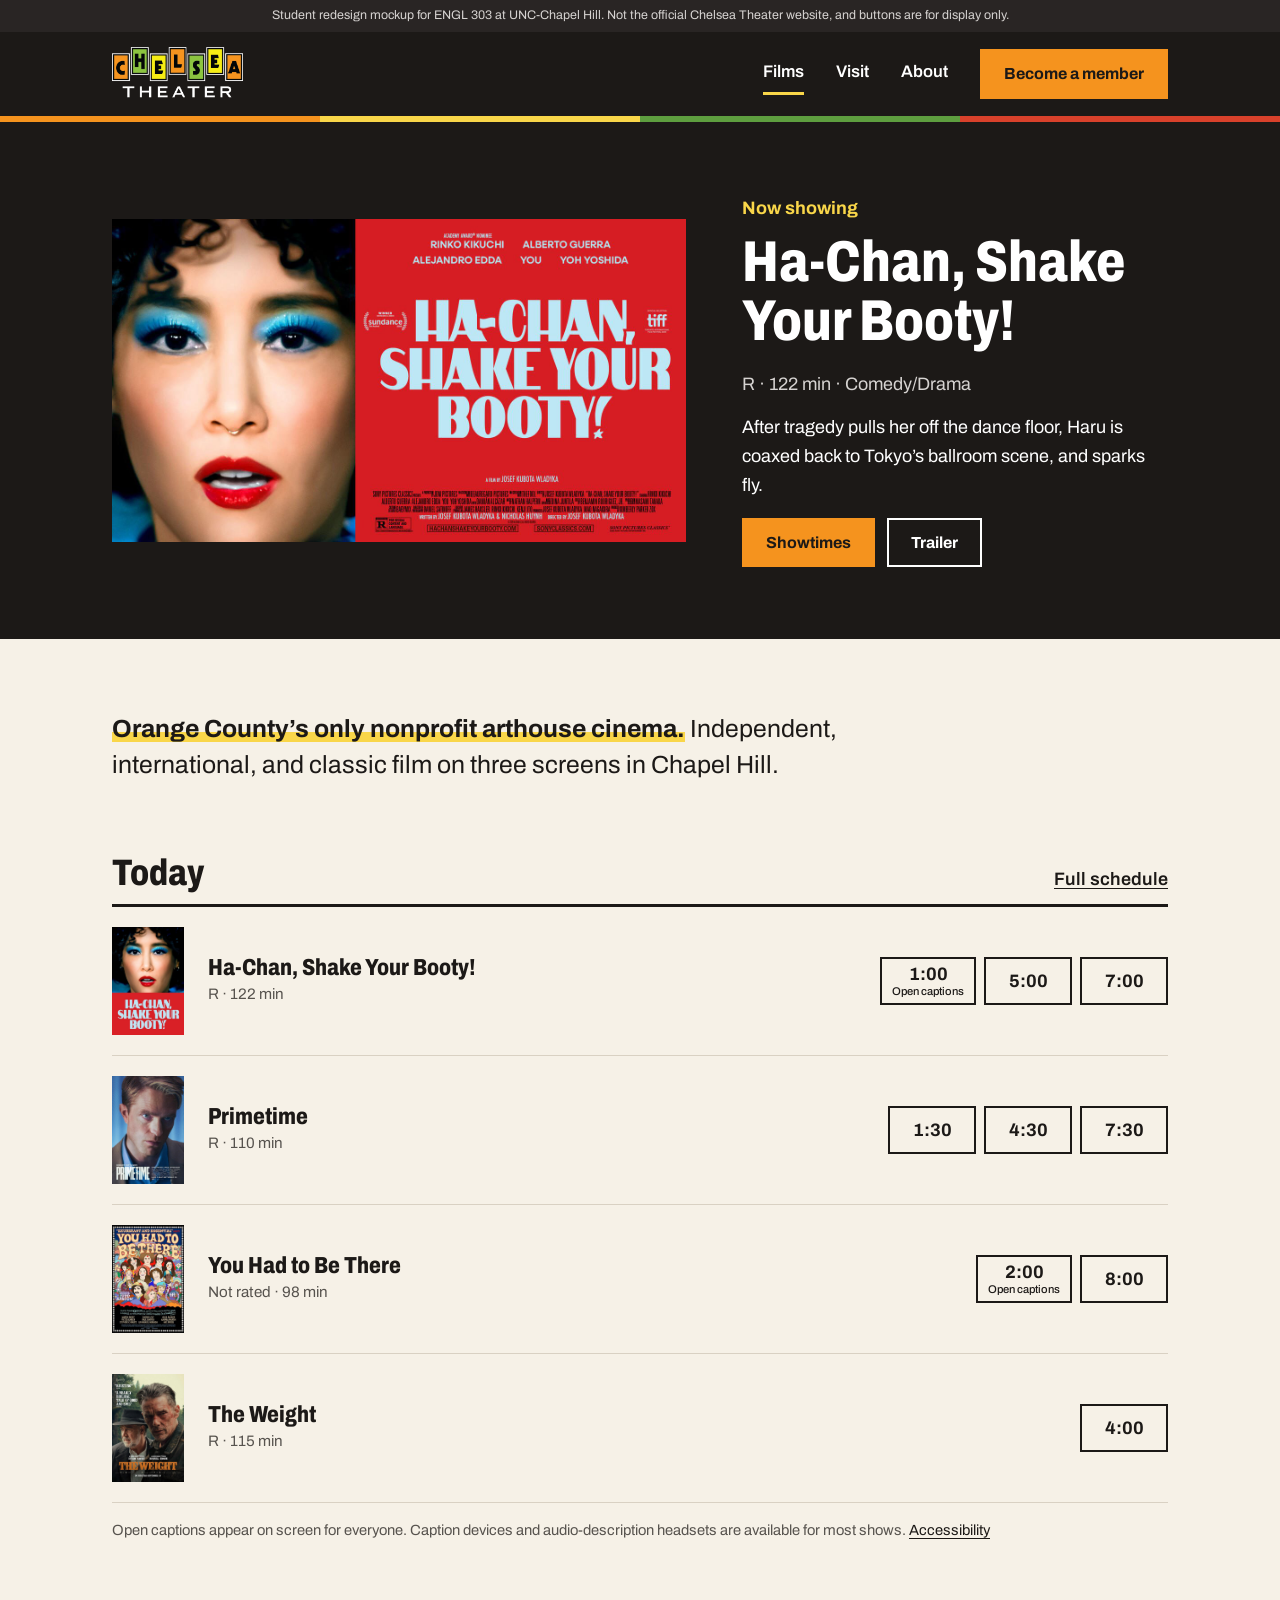
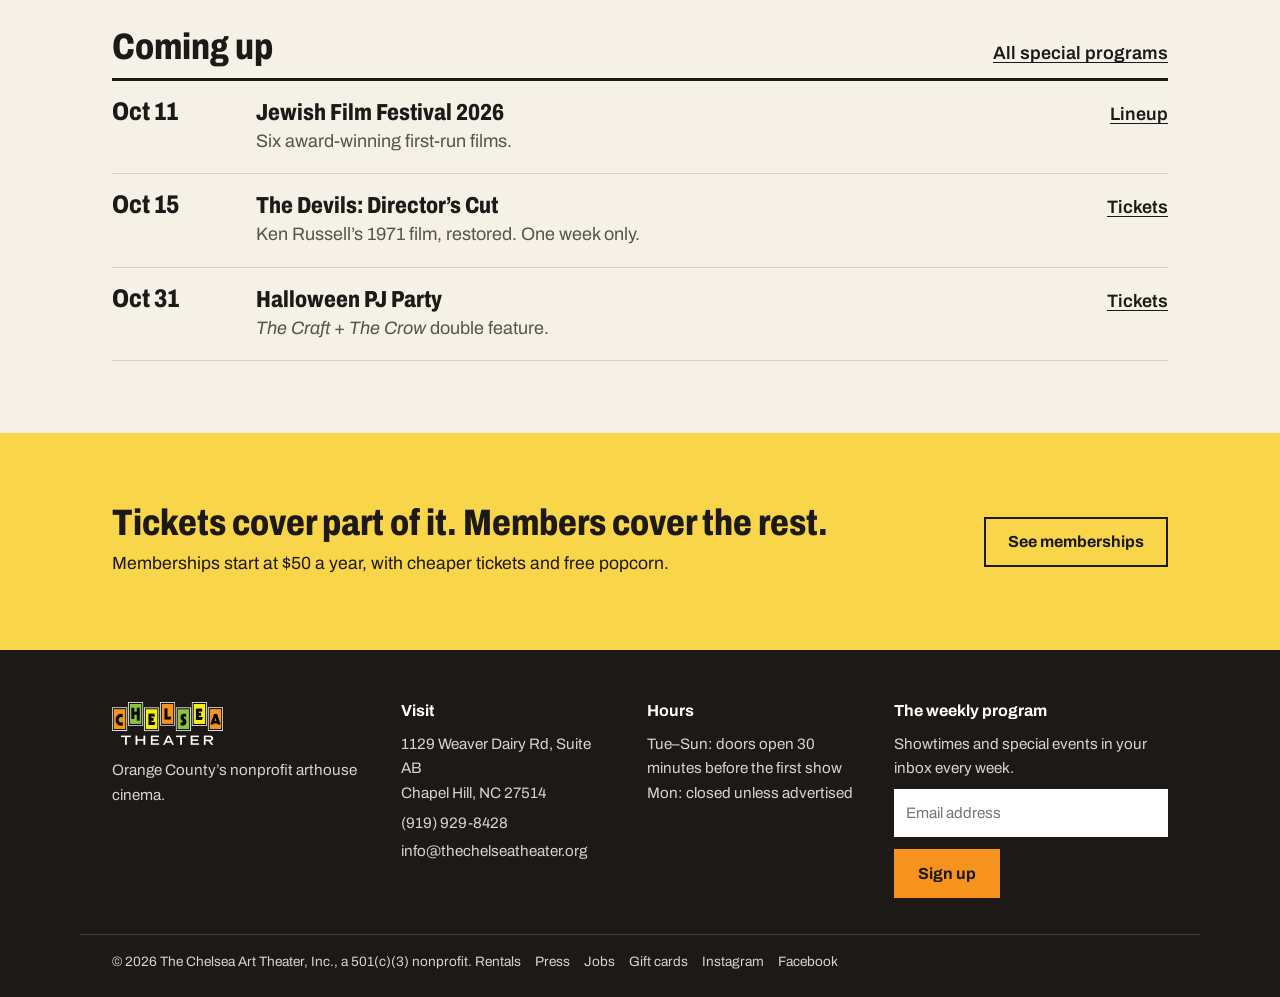
==== commit bbc9f786: "One font family, Become a member button, calmer homepage, map on Visit" ====
--- a/index.html
+++ b/index.html
@@ -7,8 +7,8 @@
 <meta name="description" content="Student redesign mockup of the Chelsea Theater website, Chapel Hill's nonprofit arthouse cinema.">
 <link rel="preconnect" href="https://fonts.googleapis.com">
 <link rel="preconnect" href="https://fonts.gstatic.com" crossorigin>
-<link href="https://fonts.googleapis.com/css2?family=Big+Shoulders+Display:wght@700;800&family=Source+Serif+4:opsz,wght@8..60,400;8..60,600;8..60,700&display=swap" rel="stylesheet">
-<link rel="stylesheet" href="style.css?v=4">
+<link href="https://fonts.googleapis.com/css2?family=Archivo:wdth,wght@62..125,400..800&display=swap" rel="stylesheet">
+<link rel="stylesheet" href="style.css?v=5">
 </head>
 <body>
 <a class="skip" href="#main">Skip to main content</a>
@@ -16,7 +16,8 @@
 <header>
   <div class="wrap">
     <a class="logo" href="index.html"><img src="images/logo.png" alt="The Chelsea Theater, home"></a>
-    <nav aria-label="Main"><a href="index.html" aria-current="page">Films</a><a href="visit.html">Visit</a><a href="support.html">Support</a><a href="story.html">About</a></nav>
+    <nav aria-label="Main"><a href="index.html" aria-current="page">Films</a><a href="visit.html">Visit</a><a href="story.html">About</a></nav>
+    <a class="btn btn-primary" href="support.html">Become a member</a>
   </div>
   <div class="marquee" aria-hidden="true"><span></span><span></span><span></span><span></span></div>
 </header>
@@ -26,91 +27,66 @@
   <div class="wrap">
     <img src="images/hachan-wide.jpg" alt="Rinko Kikuchi in Ha-Chan, Shake Your Booty!">
     <div>
-      <span class="tag">Now showing</span>
+      <div class="kicker">Now showing</div>
       <h1>Ha-Chan, Shake Your Booty!</h1>
-      <div class="facts">R &middot; 122 min &middot; Dir. Josef Kubota Wladyka</div>
-      <p>Haru and Luis love competing in Tokyo&rsquo;s ballroom dance scene. After tragedy strikes, friends coax Haru back to the studio, and sparks fly.</p>
+      <div class="facts">R &middot; 122 min &middot; Comedy/Drama</div>
+      <p>After tragedy pulls her off the dance floor, Haru is coaxed back to Tokyo&rsquo;s ballroom scene, and sparks fly.</p>
       <div class="actions"><a class="btn btn-primary" href="#showtimes">Showtimes</a><a class="btn btn-plain" href="#">Trailer</a></div>
     </div>
   </div>
 </section>
 
-<section class="intro">
-  <div class="wrap">
-    <p class="statement">The Chelsea is Orange County&rsquo;s only nonprofit arthouse cinema: three screens in Timberlyne Village showing independent, international, and classic films you won&rsquo;t find at the multiplex.</p>
-    <ul class="shortcuts">
-      <li><a href="#showtimes">Today&rsquo;s showtimes <span aria-hidden="true">&rarr;</span></a></li>
-      <li><a href="visit.html">Hours, parking &amp; access <span aria-hidden="true">&rarr;</span></a></li>
-      <li><a href="support.html">Become a member <span aria-hidden="true">&rarr;</span></a></li>
-    </ul>
-  </div>
+<section>
+  <div class="wrap"><p class="statement"><strong>Orange County&rsquo;s only nonprofit arthouse cinema.</strong> Independent, international, and classic film on three screens in Chapel Hill.</p></div>
 </section>
 
-<section id="showtimes" style="padding-top:0">
+<section id="showtimes" class="flush">
   <div class="wrap">
-    <div class="head-row">
-      <h2>Today at the Chelsea</h2>
-      <div class="days"><span class="on">Today</span><span>Tomorrow</span><span>This week</span></div>
-    </div>
+    <div class="head-row"><h2>Today</h2><a href="#">Full schedule</a></div>
     
     <article class="film">
       <img src="images/hachan.jpg" alt="Poster for Ha-Chan, Shake Your Booty!">
-      <div><h3>Ha-Chan, Shake Your Booty!</h3><div class="facts">R &middot; 122 min &middot; Comedy/Drama</div><p>A grieving dancer returns to Tokyo&rsquo;s ballroom floor.</p></div>
+      <div><h3>Ha-Chan, Shake Your Booty!</h3><div class="facts">R &middot; 122 min</div></div>
       <div class="times"><a class="time" href="#">1:00<small>Open captions</small></a><a class="time" href="#">5:00</a><a class="time" href="#">7:00</a></div>
     </article>
     
     <article class="film">
       <img src="images/primetime.jpg" alt="Poster for Primetime">
-      <div><h3>Primetime</h3><div class="facts">R &middot; 110 min &middot; Drama</div><p>Robert Pattinson plays <em>To Catch a Predator</em> host Chris Hansen in 2006.</p></div>
+      <div><h3>Primetime</h3><div class="facts">R &middot; 110 min</div></div>
       <div class="times"><a class="time" href="#">1:30</a><a class="time" href="#">4:30</a><a class="time" href="#">7:30</a></div>
     </article>
     
     <article class="film">
       <img src="images/yhtbt.jpg" alt="Poster for You Had to Be There">
-      <div><h3>You Had to Be There</h3><div class="facts">Not rated &middot; 98 min &middot; Documentary</div><p>How a 1972 Toronto <em>Godspell</em> launched Martin Short, Gilda Radner, and Eugene Levy.</p></div>
+      <div><h3>You Had to Be There</h3><div class="facts">Not rated &middot; 98 min</div></div>
       <div class="times"><a class="time" href="#">2:00<small>Open captions</small></a><a class="time" href="#">8:00</a></div>
     </article>
     
     <article class="film">
       <img src="images/weight.jpg" alt="Poster for The Weight">
-      <div><h3>The Weight</h3><div class="facts">R &middot; 115 min &middot; Adventure/Crime</div><p>Ethan Hawke and Russell Crowe in a dangerous gold-smuggling escape.</p></div>
+      <div><h3>The Weight</h3><div class="facts">R &middot; 115 min</div></div>
       <div class="times"><a class="time" href="#">4:00</a></div>
     </article>
-    <p class="key"><strong>Captions and audio:</strong> &ldquo;Open captions&rdquo; means captions appear on screen for everyone. Closed-caption devices and audio-description headsets are available for most shows; ask at the concession stand. <a href="visit.html#access">More on accessibility</a></p>
+    <p class="key">Open captions appear on screen for everyone. Caption devices and audio-description headsets are available for most shows. <a href="visit.html#access">Accessibility</a></p>
   </div>
 </section>
 
-<section style="padding-top:0">
+<section class="flush">
   <div class="wrap">
     <div class="head-row"><h2>Coming up</h2><a href="#">All special programs</a></div>
     
-    <article class="event">
-      <div class="date">Oct 11<span>Festival opens</span></div>
-      <div><h3>Jewish Film Festival 2026</h3><p>Six award-winning, first-run films from around the world. Some screenings are already sold out.</p><a href="#">See the lineup</a></div>
-      <img src="images/jff.jpg" alt="Jewish Film Festival 2026 banner">
-    </article>
+    <article class="event"><div class="date">Oct 11</div><div><h3>Jewish Film Festival 2026</h3><p>Six award-winning first-run films.</p></div><a href="#">Lineup</a></article>
     
-    <article class="event">
-      <div class="date">Oct 15<span>Thu &ndash; one week</span></div>
-      <div><h3>The Devils: Director&rsquo;s Cut</h3><p>Ken Russell&rsquo;s 1971 film with Vanessa Redgrave and Oliver Reed, restored. Rated NC-17.</p><a href="#">Showtimes</a></div>
-      <img src="images/devils.jpg" alt="The Devils: Director's Cut">
-    </article>
+    <article class="event"><div class="date">Oct 15</div><div><h3>The Devils: Director&rsquo;s Cut</h3><p>Ken Russell&rsquo;s 1971 film, restored. One week only.</p></div><a href="#">Tickets</a></article>
     
-    <article class="event">
-      <div class="date">Oct 31<span>Sat, 9:30 PM</span></div>
-      <div><h3>Halloween PJ Party</h3><p><em>The Craft</em> + <em>The Crow</em>, with an intermission. Pajamas encouraged.</p><a href="#">Showtimes</a></div>
-      <img src="images/pjparty.jpg" alt="PJ Party poster for The Craft and The Crow">
-    </article>
+    <article class="event"><div class="date">Oct 31</div><div><h3>Halloween PJ Party</h3><p><em>The Craft</em> + <em>The Crow</em> double feature.</p></div><a href="#">Tickets</a></article>
   </div>
 </section>
 
 <section class="band">
   <div class="wrap">
-    <div>
-      <h2>Tickets pay for part of it. Members pay for the rest.</h2>
-      <p>Memberships start at $50 a year and come with cheaper tickets and free popcorn.</p>
-    </div>
-    <div class="actions"><a class="btn btn-primary" href="support.html">See memberships</a></div>
+    <div><h2>Tickets cover part of it. Members cover the rest.</h2><p>Memberships start at $50 a year, with cheaper tickets and free popcorn.</p></div>
+    <a class="btn btn-plain" href="support.html">See memberships</a>
   </div>
 </section>
 
--- a/style.css
+++ b/style.css
@@ -1,192 +1,172 @@
 /* Chelsea Theater redesign mockup. One stylesheet, no frameworks.
-   Look: a printed film-program / marquee feel. Flat, ruled lines, no rounded cards or shadows.
-   Type: Big Shoulders Display (condensed, marquee-sign feel) for headings, times and menus;
-         Source Serif 4 for reading text.
-   Color: paper, ink, Chelsea orange for main buttons, marquee yellow for highlights.
+   One type family (Archivo): condensed bold for headings, regular width for reading.
+   Flat, ruled layout like a printed film program. Colors come from the marquee logo.
    All text/background pairs meet WCAG AA (4.5:1). */
 :root {
   --paper: #F6F1E7;
   --ink: #1C1917;
   --muted: #57534E;
-  --rule: #1C1917;
   --soft-rule: #D9D1C3;
   --orange: #F5931E;
   --yellow: #F9D649;
   --green: #5E9E3F;
   --red: #D9412B;
-  --display: "Big Shoulders Display", "Arial Narrow", sans-serif;
-  --serif: "Source Serif 4", Georgia, serif;
+  --font: "Archivo", "Helvetica Neue", Arial, sans-serif;
 }
 * { box-sizing: border-box; }
-body { margin: 0; background: var(--paper); color: var(--ink); font: 18px/1.6 var(--serif); }
-h1, h2, h3 { font-family: var(--display); font-weight: 800; line-height: 1; margin: 0 0 .35em; letter-spacing: .01em; }
-h1 { font-size: 4rem; }
-h2 { font-size: 2.6rem; }
-h3 { font-size: 1.7rem; }
+body { margin: 0; background: var(--paper); color: var(--ink); font: 400 18px/1.6 var(--font); font-stretch: 100%; }
+h1, h2, h3, .cond { font-family: var(--font); font-stretch: 80%; font-weight: 800; line-height: 1.02; margin: 0 0 .35em; }
+h1 { font-size: 3.6rem; }
+h2 { font-size: 2.3rem; }
+h3 { font-size: 1.45rem; }
 p { margin: 0 0 1em; }
 a { color: var(--ink); text-underline-offset: 3px; }
 img { max-width: 100%; display: block; }
 :focus-visible { outline: 3px solid var(--orange); outline-offset: 3px; }
-.wrap { max-width: 1180px; margin: 0 auto; padding: 0 32px; }
-section { padding: 64px 0; }
+.wrap { max-width: 1120px; margin: 0 auto; padding: 0 32px; }
+section { padding: 72px 0; }
+.flush { padding-top: 0; }
 .muted { color: var(--muted); }
 .small { font-size: .9rem; }
-.label { font-family: var(--display); font-weight: 700; font-size: 1.1rem; letter-spacing: .03em; }
+.sr { position: absolute; width: 1px; height: 1px; overflow: hidden; clip: rect(0 0 0 0); white-space: nowrap; }
 .skip { position: absolute; left: -999px; }
 .skip:focus { left: 12px; top: 12px; background: var(--yellow); padding: 8px 12px; z-index: 20; }
-.head-row { display: flex; justify-content: space-between; align-items: baseline; gap: 16px; flex-wrap: wrap; border-bottom: 3px solid var(--rule); padding-bottom: 10px; margin-bottom: 0; }
+.head-row { display: flex; justify-content: space-between; align-items: baseline; gap: 16px; flex-wrap: wrap; border-bottom: 3px solid var(--ink); padding-bottom: 10px; }
 .head-row h2 { margin: 0; }
+.head-row a { font-weight: 600; }
 
 /* Disclaimer */
-.mock-note { background: #292524; color: #D6D3D1; text-align: center; font: .78rem/1.4 system-ui, sans-serif; padding: 6px 12px; }
+.mock-note { background: #292524; color: #D6D3D1; text-align: center; font-size: .78rem; padding: 6px 12px; }
 
-/* Header: logo + four menu links, each going to its own page */
+/* Header: logo, three page links, one member button */
 header { background: var(--ink); }
-header .wrap { display: flex; align-items: center; gap: 24px; min-height: 84px; flex-wrap: wrap; }
+header .wrap { display: flex; align-items: center; gap: 32px; min-height: 84px; }
 header .logo img { height: 54px; width: auto; }
-nav { display: flex; gap: 34px; margin-left: auto; }
-nav a { font-family: var(--display); font-weight: 700; font-size: 1.35rem; color: #fff; text-decoration: none; padding: 6px 0; border-bottom: 3px solid transparent; }
+nav { display: flex; gap: 32px; margin-left: auto; }
+nav a { color: #fff; text-decoration: none; font-weight: 600; font-size: 1.05rem; padding: 6px 0; border-bottom: 3px solid transparent; }
 nav a:hover { border-bottom-color: #fff; }
-nav a[aria-current] { border-bottom-color: var(--yellow); color: var(--yellow); }
-.marquee { display: grid; grid-template-columns: repeat(4, 1fr); height: 8px; }
+nav a[aria-current] { border-bottom-color: var(--yellow); }
+.marquee { display: grid; grid-template-columns: repeat(4, 1fr); height: 6px; }
 .marquee span:nth-child(1) { background: var(--orange); }
 .marquee span:nth-child(2) { background: var(--yellow); }
 .marquee span:nth-child(3) { background: var(--green); }
 .marquee span:nth-child(4) { background: var(--red); }
 
-/* Buttons: flat, square */
-.btn { display: inline-flex; align-items: center; min-height: 48px; padding: 10px 22px; font-family: var(--display); font-weight: 800; font-size: 1.25rem; text-decoration: none; border: 3px solid var(--ink); white-space: nowrap; }
-.btn-primary { background: var(--orange); color: var(--ink); }
-.btn-primary:hover { background: var(--yellow); }
+/* Buttons: flat and square */
+.btn { display: inline-flex; align-items: center; min-height: 48px; padding: 10px 22px; font-weight: 700; font-size: 1rem; text-decoration: none; border: 2px solid var(--ink); white-space: nowrap; }
+.btn-primary { background: var(--orange); color: var(--ink); border-color: var(--orange); }
+.btn-primary:hover { background: var(--yellow); border-color: var(--yellow); }
 .btn-plain { background: transparent; color: var(--ink); }
 .btn-plain:hover { background: var(--ink); color: #fff; }
-.on-dark .btn { border-color: #fff; }
-.on-dark .btn-plain { color: #fff; }
+header .btn-primary[aria-current] { background: var(--yellow); border-color: var(--yellow); }
+.on-dark .btn-plain { color: #fff; border-color: #fff; }
 .on-dark .btn-plain:hover { background: #fff; color: var(--ink); }
 .actions { display: flex; gap: 12px; flex-wrap: wrap; }
 
 /* Home: featured film */
-.feature { background: var(--ink); color: #fff; padding: 0; }
-.feature .wrap { display: grid; grid-template-columns: 1.4fr 1fr; gap: 48px; align-items: center; padding-top: 48px; padding-bottom: 48px; }
-.feature .tag { display: inline-block; background: var(--yellow); color: var(--ink); font-family: var(--display); font-weight: 800; font-size: 1.1rem; padding: 2px 10px; margin-bottom: 14px; }
-.feature .facts { font-family: var(--display); font-weight: 700; font-size: 1.2rem; color: #D6D3D1; margin-bottom: 14px; }
+.feature { background: var(--ink); color: #fff; }
+.feature .wrap { display: grid; grid-template-columns: 1.35fr 1fr; gap: 56px; align-items: center; }
+.feature .kicker { color: var(--yellow); font-weight: 700; margin-bottom: 10px; }
+.feature .facts { color: #D6D3D1; margin-bottom: 14px; }
 
-/* Home: intro + shortcuts */
-.intro .wrap { display: grid; grid-template-columns: 1.5fr 1fr; gap: 56px; align-items: start; }
-.intro .statement { font-size: 1.6rem; line-height: 1.4; margin: 0; }
-.shortcuts { list-style: none; margin: 0; padding: 0; border-top: 3px solid var(--rule); }
-.shortcuts li { border-bottom: 1px solid var(--rule); }
-.shortcuts a { display: flex; justify-content: space-between; padding: 14px 2px; font-family: var(--display); font-weight: 800; font-size: 1.5rem; text-decoration: none; }
-.shortcuts a:hover { background: var(--yellow); }
+/* Home: one-sentence identity */
+.statement { font-size: 1.55rem; line-height: 1.45; max-width: 820px; margin: 0; }
+.statement strong { background: linear-gradient(transparent 62%, var(--yellow) 62%); }
 
 /* Showtimes: a printed listing */
-.days { display: flex; gap: 20px; font-family: var(--display); font-weight: 700; font-size: 1.25rem; }
-.days span { padding-bottom: 2px; }
-.days .on { border-bottom: 3px solid var(--orange); }
-.film { display: grid; grid-template-columns: 84px 1fr auto; gap: 24px; align-items: start; padding: 22px 0; border-bottom: 1px solid var(--soft-rule); }
-.film img { width: 84px; aspect-ratio: 2 / 3; object-fit: cover; }
-.film h3 { margin-bottom: 4px; }
-.film .facts { font-family: var(--display); font-weight: 700; font-size: 1.1rem; color: var(--muted); }
-.film p { margin: 6px 0 0; }
-.times { display: flex; gap: 8px; flex-wrap: wrap; justify-content: flex-end; max-width: 330px; }
-.time { display: inline-flex; flex-direction: column; align-items: center; justify-content: center; min-width: 96px; min-height: 48px; border: 2px solid var(--ink); font-family: var(--display); font-weight: 800; font-size: 1.3rem; text-decoration: none; padding: 4px 10px; line-height: 1.1; }
-.time small { font-family: var(--serif); font-weight: 600; font-size: .72rem; }
-.time:hover { background: var(--orange); }
-.key { margin-top: 18px; font-size: .95rem; }
-.key strong { font-family: var(--display); font-size: 1.1rem; }
+.film { display: grid; grid-template-columns: 72px 1fr auto; gap: 24px; align-items: center; padding: 20px 0; border-bottom: 1px solid var(--soft-rule); }
+.film img { width: 72px; aspect-ratio: 2 / 3; object-fit: cover; }
+.film h3 { margin-bottom: 2px; }
+.film .facts { color: var(--muted); font-size: .95rem; }
+.times { display: flex; gap: 8px; flex-wrap: wrap; justify-content: flex-end; }
+.time { display: inline-flex; flex-direction: column; align-items: center; justify-content: center; min-width: 88px; min-height: 48px; border: 2px solid var(--ink); font-weight: 700; text-decoration: none; padding: 4px 10px; line-height: 1.15; }
+.time small { font-weight: 500; font-size: .7rem; }
+.time:hover { background: var(--orange); border-color: var(--orange); }
+.key { margin-top: 16px; font-size: .92rem; color: var(--muted); }
 
-/* Home: coming up, as a calendar list */
-.event { display: grid; grid-template-columns: 150px 1fr 240px; gap: 28px; align-items: center; padding: 24px 0; border-bottom: 1px solid var(--soft-rule); }
-.event .date { font-family: var(--display); font-weight: 800; font-size: 2.2rem; line-height: .95; }
-.event .date span { display: block; font-size: 1.1rem; font-weight: 700; color: var(--muted); }
-.event img { width: 240px; aspect-ratio: 16 / 9; object-fit: cover; object-position: top; }
-.event h3 { margin-bottom: 6px; }
-.event p { margin: 0 0 6px; }
+/* Home: coming up, as a plain calendar list */
+.event { display: grid; grid-template-columns: 120px 1fr auto; gap: 24px; align-items: baseline; padding: 18px 0; border-bottom: 1px solid var(--soft-rule); }
+.event .date { font-stretch: 80%; font-weight: 800; font-size: 1.6rem; line-height: 1; }
+.event h3 { margin: 0 0 2px; }
+.event p { margin: 0; color: var(--muted); }
+.event a { font-weight: 600; }
 
 /* Yellow call-to-action band */
-.band { background: var(--yellow); border-top: 3px solid var(--ink); border-bottom: 3px solid var(--ink); }
-.band .wrap { display: grid; grid-template-columns: 1.5fr 1fr; gap: 40px; align-items: center; }
-.band h2 { margin-bottom: .25em; }
-.band p { margin: 0; font-size: 1.15rem; }
-.band .actions { justify-content: flex-end; }
+.band { background: var(--yellow); }
+.band .wrap { display: flex; justify-content: space-between; align-items: center; gap: 32px; flex-wrap: wrap; }
+.band h2 { margin: 0 0 .2em; }
+.band p { margin: 0; font-size: 1.1rem; }
 
-/* Page openers (Support, Visit, Story) */
-.opener .wrap { display: grid; grid-template-columns: 1.2fr 1fr; gap: 48px; align-items: end; }
-.opener .lede { font-size: 1.3rem; line-height: 1.45; }
-.opener img { width: 100%; aspect-ratio: 16 / 9; object-fit: cover; border: 3px solid var(--ink); }
-.figures { font-family: var(--display); font-weight: 700; font-size: 1.35rem; margin: 0 0 18px; }
-.figures b { font-weight: 800; color: var(--ink); background: linear-gradient(transparent 62%, var(--yellow) 62%); }
+/* Page openers (Membership, Visit, About) */
+.opener .wrap { display: grid; grid-template-columns: 1.15fr 1fr; gap: 56px; align-items: center; }
+.opener .lede { font-size: 1.25rem; line-height: 1.5; }
+.opener img { width: 100%; aspect-ratio: 16 / 9; object-fit: cover; }
+.figures { font-weight: 600; margin: 0 0 16px; }
+.figures b { font-stretch: 80%; font-weight: 800; font-size: 1.5rem; }
 
-/* Support: membership comparison table */
+/* Membership comparison table */
 .table-scroll { overflow-x: auto; }
 table.tiers { width: 100%; border-collapse: collapse; min-width: 720px; }
 .tiers th, .tiers td { padding: 12px 14px; border-bottom: 1px solid var(--soft-rule); text-align: center; }
 .tiers th:first-child, .tiers td:first-child { text-align: left; }
-.tiers thead th { font-family: var(--display); font-weight: 800; font-size: 1.5rem; border-bottom: 3px solid var(--ink); vertical-align: bottom; }
-.tiers thead .price { display: block; font-size: 2.2rem; }
+.tiers thead th { font-weight: 700; font-size: 1.05rem; border-bottom: 3px solid var(--ink); vertical-align: bottom; }
+.tiers .price { display: block; font-stretch: 80%; font-weight: 800; font-size: 2rem; }
 .tiers .popular { background: #FCEBB3; }
-.tiers thead .popular { position: relative; }
-.tiers .ribbon { display: block; font-size: 1rem; background: var(--ink); color: var(--yellow); margin: -12px -14px 10px; padding: 4px; }
-.tiers .yes { font-weight: 700; }
+.tiers .ribbon { display: block; font-size: .85rem; background: var(--ink); color: var(--yellow); margin: -12px -14px 10px; padding: 4px; }
 .tiers tfoot td { border-bottom: 0; padding-top: 18px; }
-.tiers .btn { font-size: 1.1rem; padding: 8px 14px; }
+.tiers .btn { padding: 8px 16px; min-height: 44px; }
 
-/* Support: gift */
+/* Gift + lists */
 .two { display: grid; grid-template-columns: 1fr 1fr; gap: 56px; }
 .amounts { display: flex; flex-wrap: wrap; margin: 12px 0; }
-.amounts span { border: 2px solid var(--ink); margin: 0 -2px -2px 0; padding: 10px 20px; font-family: var(--display); font-weight: 800; font-size: 1.3rem; }
+.amounts span { border: 2px solid var(--ink); margin: 0 -2px -2px 0; padding: 10px 18px; font-weight: 700; }
 .amounts .on { background: var(--ink); color: #fff; }
 .note { border-left: 6px solid var(--orange); padding: 6px 0 6px 16px; margin: 18px 0; }
-.ruled { list-style: none; padding: 0; margin: 0; border-top: 3px solid var(--rule); }
+.ruled { list-style: none; padding: 0; margin: 0; }
 .ruled li { padding: 12px 0; border-bottom: 1px solid var(--soft-rule); }
 
-/* Story */
-.years { margin: 0; border-top: 3px solid var(--rule); }
-.years div { display: grid; grid-template-columns: 170px 1fr; gap: 20px; padding: 14px 0; border-bottom: 1px solid var(--soft-rule); }
-.years dt { font-family: var(--display); font-weight: 800; font-size: 1.6rem; line-height: 1.1; }
+/* About */
+.years { margin: 0; }
+.years div { display: grid; grid-template-columns: 150px 1fr; gap: 20px; padding: 12px 0; border-bottom: 1px solid var(--soft-rule); }
+.years dt { font-stretch: 80%; font-weight: 800; font-size: 1.35rem; }
 .years dd { margin: 0; }
 .programs { display: grid; grid-template-columns: repeat(3, 1fr); gap: 32px; margin-top: 24px; }
 .programs img { width: 100%; aspect-ratio: 16 / 9; object-fit: cover; margin-bottom: 12px; }
-.people { display: grid; grid-template-columns: 1fr 1fr; column-gap: 48px; border-top: 3px solid var(--rule); }
-.people div { display: flex; justify-content: space-between; gap: 16px; padding: 12px 0; border-bottom: 1px solid var(--soft-rule); }
-.people b { font-family: var(--display); font-weight: 800; font-size: 1.35rem; }
+.people div { display: flex; justify-content: space-between; gap: 16px; padding: 11px 0; border-bottom: 1px solid var(--soft-rule); }
+.people b { font-weight: 700; }
 
 /* Visit */
-.facts-grid { display: grid; grid-template-columns: repeat(3, 1fr); gap: 40px; border-top: 3px solid var(--rule); padding-top: 24px; }
-.facts-grid h3 { font-size: 1.6rem; }
+.facts-grid { display: grid; grid-template-columns: repeat(3, 1fr); gap: 40px; border-top: 3px solid var(--ink); padding-top: 24px; }
+.map { width: 100%; height: 340px; border: 0; margin-top: 32px; }
 
 /* Footer */
 footer { background: var(--ink); color: #D6D3D1; font-size: .95rem; }
 footer .wrap { display: grid; grid-template-columns: 1.2fr 1fr 1fr 1.3fr; gap: 36px; padding-top: 48px; padding-bottom: 32px; }
-footer h4 { font-family: var(--display); font-weight: 800; font-size: 1.35rem; color: #fff; margin: 0 0 8px; }
+footer h4 { color: #fff; margin: 0 0 8px; font-size: 1rem; }
 footer a { color: #D6D3D1; display: block; margin: 4px 0; text-decoration: none; }
 footer a:hover { color: #fff; text-decoration: underline; }
 footer .logo img { height: 46px; margin-bottom: 10px; }
 footer input { width: 100%; padding: 12px; border: 0; margin: 8px 0; font: inherit; }
-footer .btn { border-color: #fff; }
 footer .fine { display: block; border-top: 1px solid #44403C; padding-top: 16px; padding-bottom: 24px; font-size: .85rem; }
 footer .fine a { display: inline; margin-right: 14px; }
 
 /* Phones and narrow windows */
 @media (max-width: 900px) {
   body { font-size: 17px; }
-  h1 { font-size: 2.9rem; } h2 { font-size: 2.1rem; }
+  h1 { font-size: 2.6rem; } h2 { font-size: 1.9rem; }
   section { padding: 48px 0; }
   .wrap { padding: 0 20px; }
-  header .wrap { min-height: 0; padding-top: 12px; padding-bottom: 8px; gap: 8px; }
+  header .wrap { flex-wrap: wrap; gap: 10px 16px; min-height: 0; padding-top: 12px; padding-bottom: 10px; }
   header .logo img { height: 44px; }
-  nav { margin-left: 0; width: 100%; justify-content: space-between; gap: 0; }
-  nav a { font-size: 1.2rem; }
-  .feature .wrap, .intro .wrap, .band .wrap, .opener .wrap, .two, .people { grid-template-columns: 1fr; gap: 24px; }
-  .feature .wrap { padding-top: 24px; padding-bottom: 32px; }
-  .band .actions { justify-content: flex-start; }
-  .film { grid-template-columns: 64px 1fr; gap: 16px; }
-  .film img { width: 64px; }
-  .film .times { grid-column: 1 / -1; justify-content: flex-start; max-width: none; }
-  .event { grid-template-columns: 1fr; gap: 10px; }
-  .event img { width: 100%; }
+  header .btn { margin-left: auto; min-height: 44px; padding: 8px 14px; font-size: .95rem; }
+  nav { order: 3; width: 100%; margin-left: 0; gap: 28px; }
+  .feature .wrap, .opener .wrap, .two { grid-template-columns: 1fr; gap: 24px; }
+  .statement { font-size: 1.3rem; }
+  .film { grid-template-columns: 56px 1fr; gap: 14px; }
+  .film img { width: 56px; }
+  .film .times { grid-column: 1 / -1; justify-content: flex-start; }
+  .event { grid-template-columns: 1fr; gap: 4px; }
   .programs, .facts-grid { grid-template-columns: 1fr; }
   .years div { grid-template-columns: 1fr; gap: 2px; }
   footer .wrap { grid-template-columns: 1fr 1fr; }
 }
-.sr { position: absolute; width: 1px; height: 1px; overflow: hidden; clip: rect(0 0 0 0); white-space: nowrap; }
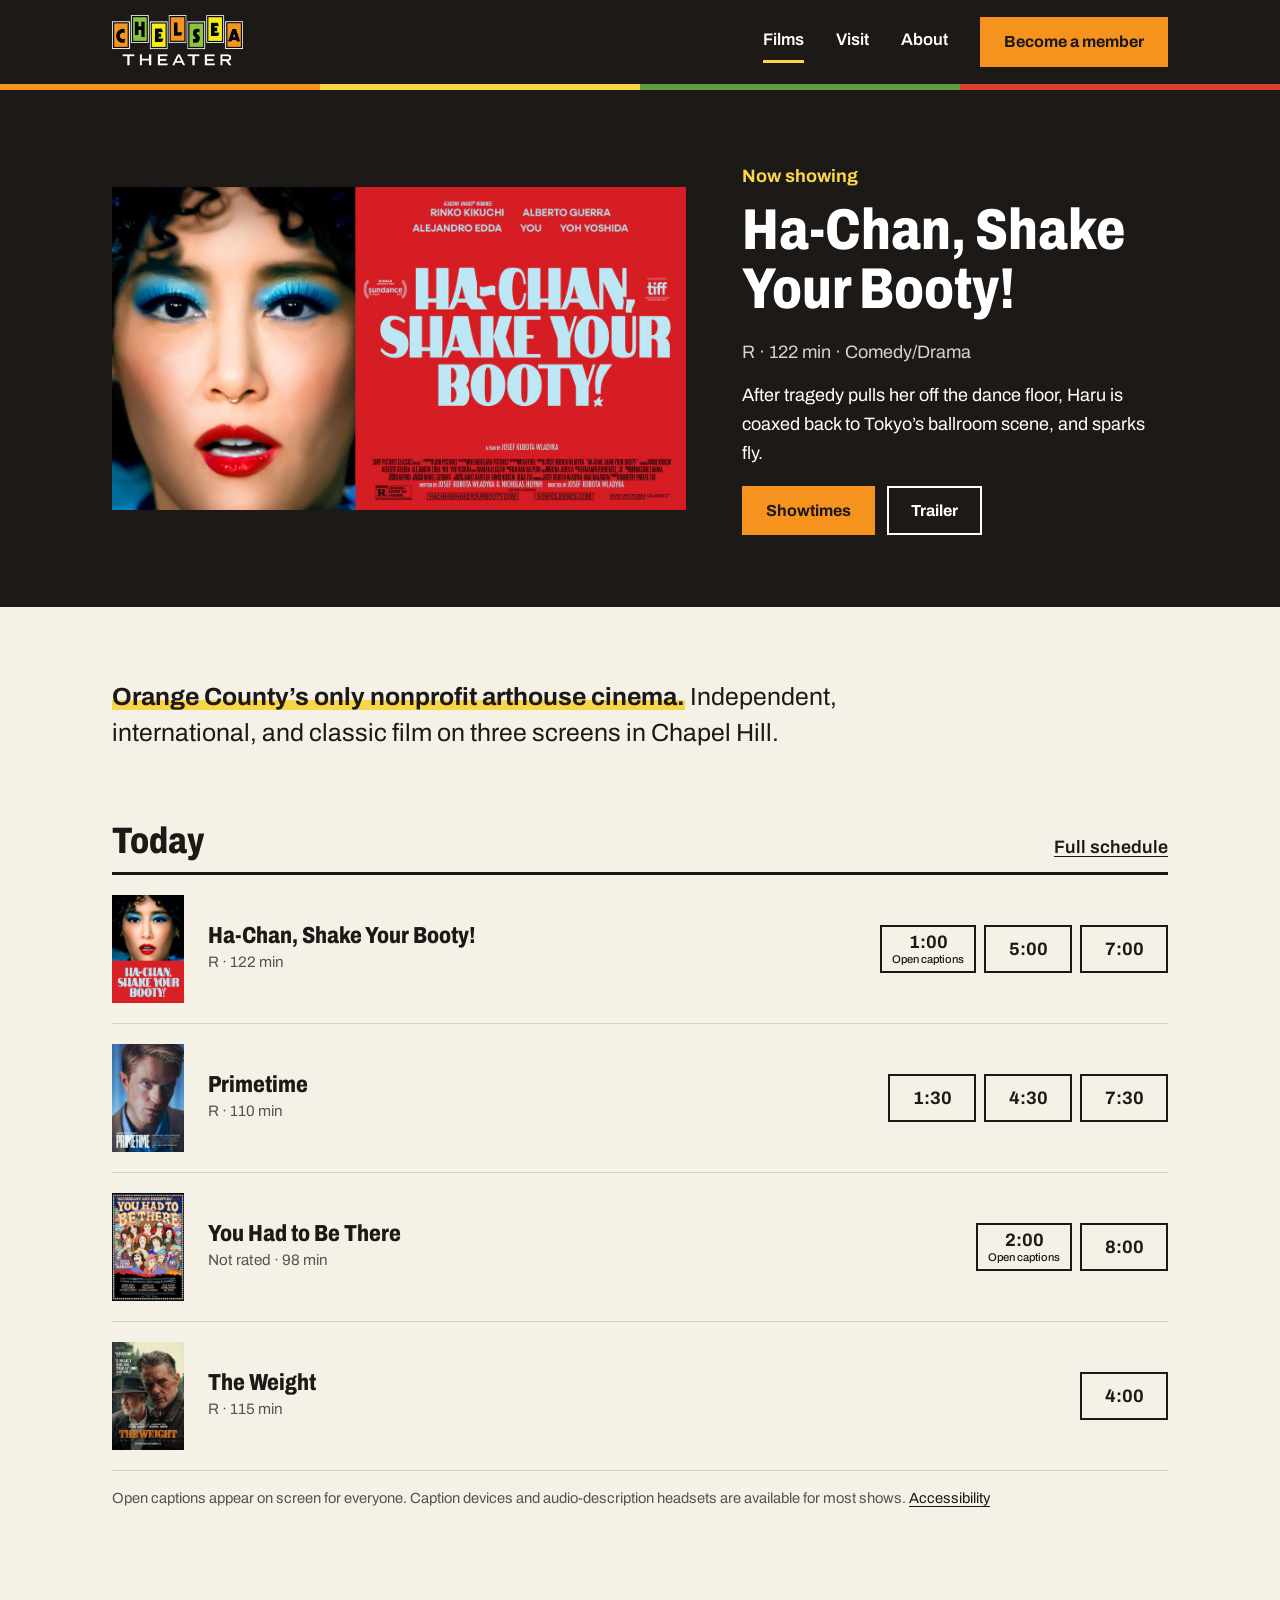
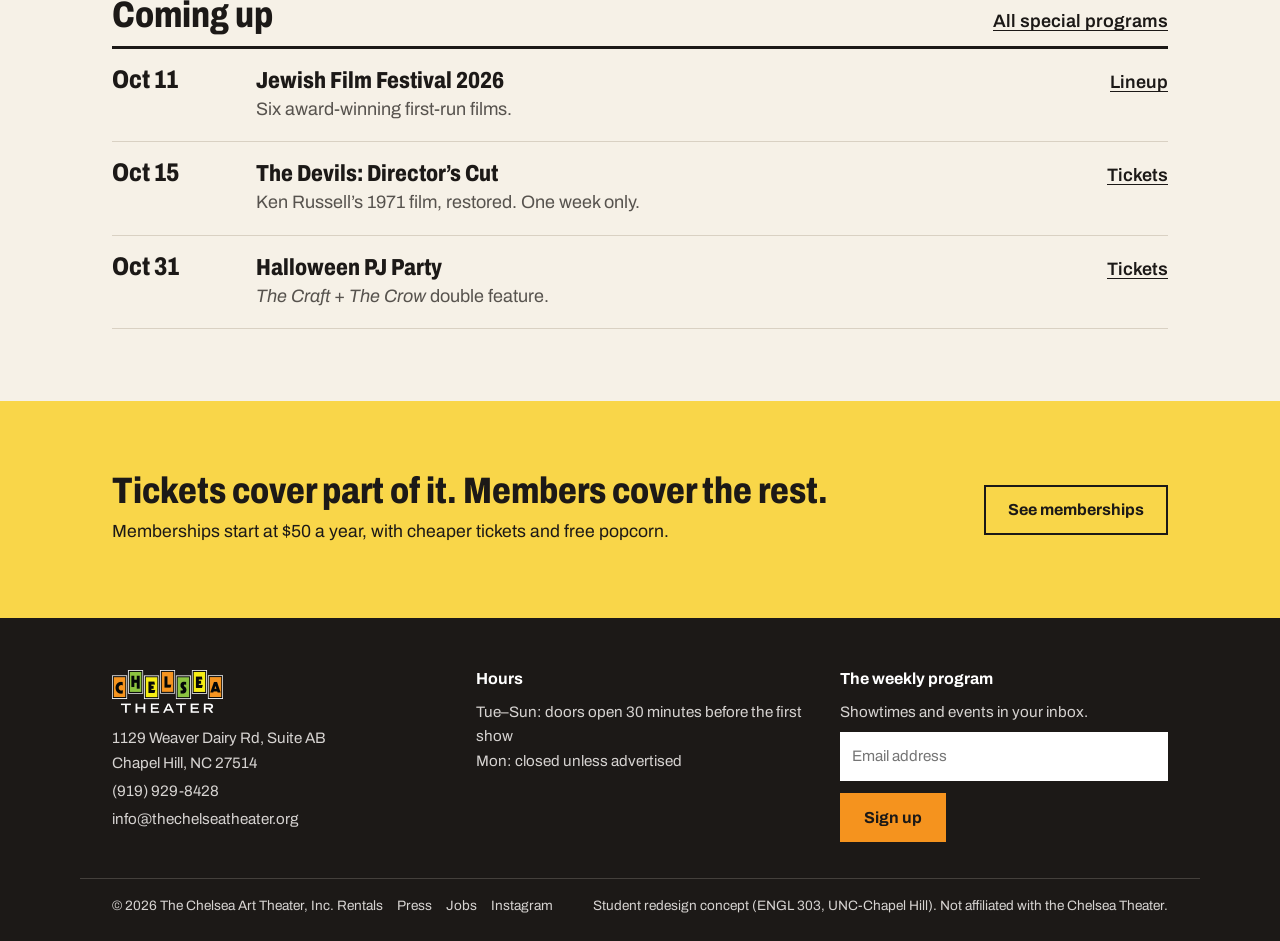
==== commit c7c5fbb4: "Declutter Membership, Visit, About; remove top disclaimer bar (kept in footer)" ====
--- a/index.html
+++ b/index.html
@@ -3,16 +3,15 @@
 <head>
 <meta charset="utf-8">
 <meta name="viewport" content="width=device-width, initial-scale=1">
-<title>Films | The Chelsea Theater (redesign mockup)</title>
-<meta name="description" content="Student redesign mockup of the Chelsea Theater website, Chapel Hill's nonprofit arthouse cinema.">
+<title>Films | The Chelsea Theater (redesign concept)</title>
+<meta name="description" content="Student redesign concept for the Chelsea Theater website, Chapel Hill's nonprofit arthouse cinema.">
 <link rel="preconnect" href="https://fonts.googleapis.com">
 <link rel="preconnect" href="https://fonts.gstatic.com" crossorigin>
 <link href="https://fonts.googleapis.com/css2?family=Archivo:wdth,wght@62..125,400..800&display=swap" rel="stylesheet">
-<link rel="stylesheet" href="style.css?v=5">
+<link rel="stylesheet" href="style.css?v=6">
 </head>
 <body>
 <a class="skip" href="#main">Skip to main content</a>
-<div class="mock-note">Student redesign mockup for ENGL 303 at UNC-Chapel Hill. Not the official Chelsea Theater website, and buttons are for display only.</div>
 <header>
   <div class="wrap">
     <a class="logo" href="index.html"><img src="images/logo.png" alt="The Chelsea Theater, home"></a>
@@ -95,11 +94,7 @@
   <div class="wrap">
     <div>
       <a class="logo" href="index.html"><img src="images/logo.png" alt="The Chelsea Theater, home"></a>
-      <p style="margin:0">Orange County&rsquo;s nonprofit arthouse cinema.</p>
-    </div>
-    <div>
-      <h4>Visit</h4>
-      <p style="margin:0 0 6px">1129 Weaver Dairy Rd, Suite AB<br>Chapel Hill, NC 27514</p>
+      <p style="margin:0">1129 Weaver Dairy Rd, Suite AB<br>Chapel Hill, NC 27514</p>
       <a href="tel:+19199298428">(919) 929-8428</a>
       <a href="mailto:info@thechelseatheater.org">info@thechelseatheater.org</a>
     </div>
@@ -109,12 +104,12 @@
     </div>
     <div>
       <h4>The weekly program</h4>
-      <label for="email">Showtimes and special events in your inbox every week.</label>
+      <label for="email">Showtimes and events in your inbox.</label>
       <input id="email" type="email" placeholder="Email address" autocomplete="email">
       <a class="btn btn-primary" href="#">Sign up</a>
     </div>
   </div>
-  <div class="wrap fine">&copy; 2026 The Chelsea Art Theater, Inc., a 501(c)(3) nonprofit. <a href="#">Rentals</a><a href="#">Press</a><a href="#">Jobs</a><a href="#">Gift cards</a><a href="#">Instagram</a><a href="#">Facebook</a></div>
+  <div class="wrap fine"><span>&copy; 2026 The Chelsea Art Theater, Inc. <a href="#">Rentals</a><a href="#">Press</a><a href="#">Jobs</a><a href="#">Instagram</a></span><span>Student redesign concept (ENGL 303, UNC-Chapel Hill). Not affiliated with the Chelsea Theater.</span></div>
 </footer>
 </body>
 </html>
--- a/style.css
+++ b/style.css
@@ -35,8 +35,6 @@
 .head-row h2 { margin: 0; }
 .head-row a { font-weight: 600; }
 
-/* Disclaimer */
-.mock-note { background: #292524; color: #D6D3D1; text-align: center; font-size: .78rem; padding: 6px 12px; }
 
 /* Header: logo, three page links, one member button */
 header { background: var(--ink); }
@@ -101,6 +99,9 @@
 .opener .wrap { display: grid; grid-template-columns: 1.15fr 1fr; gap: 56px; align-items: center; }
 .opener .lede { font-size: 1.25rem; line-height: 1.5; }
 .opener img { width: 100%; aspect-ratio: 16 / 9; object-fit: cover; }
+.opener.solo .wrap { grid-template-columns: 1fr; gap: 0; }
+.opener.solo .lede { max-width: 640px; }
+.narrow { max-width: 720px; }
 .figures { font-weight: 600; margin: 0 0 16px; }
 .figures b { font-stretch: 80%; font-weight: 800; font-size: 1.5rem; }
 
@@ -141,13 +142,13 @@
 
 /* Footer */
 footer { background: var(--ink); color: #D6D3D1; font-size: .95rem; }
-footer .wrap { display: grid; grid-template-columns: 1.2fr 1fr 1fr 1.3fr; gap: 36px; padding-top: 48px; padding-bottom: 32px; }
+footer .wrap { display: grid; grid-template-columns: 1fr 1fr 1fr; gap: 36px; padding-top: 48px; padding-bottom: 32px; }
 footer h4 { color: #fff; margin: 0 0 8px; font-size: 1rem; }
 footer a { color: #D6D3D1; display: block; margin: 4px 0; text-decoration: none; }
 footer a:hover { color: #fff; text-decoration: underline; }
 footer .logo img { height: 46px; margin-bottom: 10px; }
 footer input { width: 100%; padding: 12px; border: 0; margin: 8px 0; font: inherit; }
-footer .fine { display: block; border-top: 1px solid #44403C; padding-top: 16px; padding-bottom: 24px; font-size: .85rem; }
+footer .fine { display: flex; justify-content: space-between; gap: 12px 24px; flex-wrap: wrap; border-top: 1px solid #44403C; padding-top: 16px; padding-bottom: 24px; font-size: .85rem; }
 footer .fine a { display: inline; margin-right: 14px; }
 
 /* Phones and narrow windows */
@@ -168,5 +169,5 @@
   .event { grid-template-columns: 1fr; gap: 4px; }
   .programs, .facts-grid { grid-template-columns: 1fr; }
   .years div { grid-template-columns: 1fr; gap: 2px; }
-  footer .wrap { grid-template-columns: 1fr 1fr; }
+  footer .wrap { grid-template-columns: 1fr; gap: 24px; }
 }
